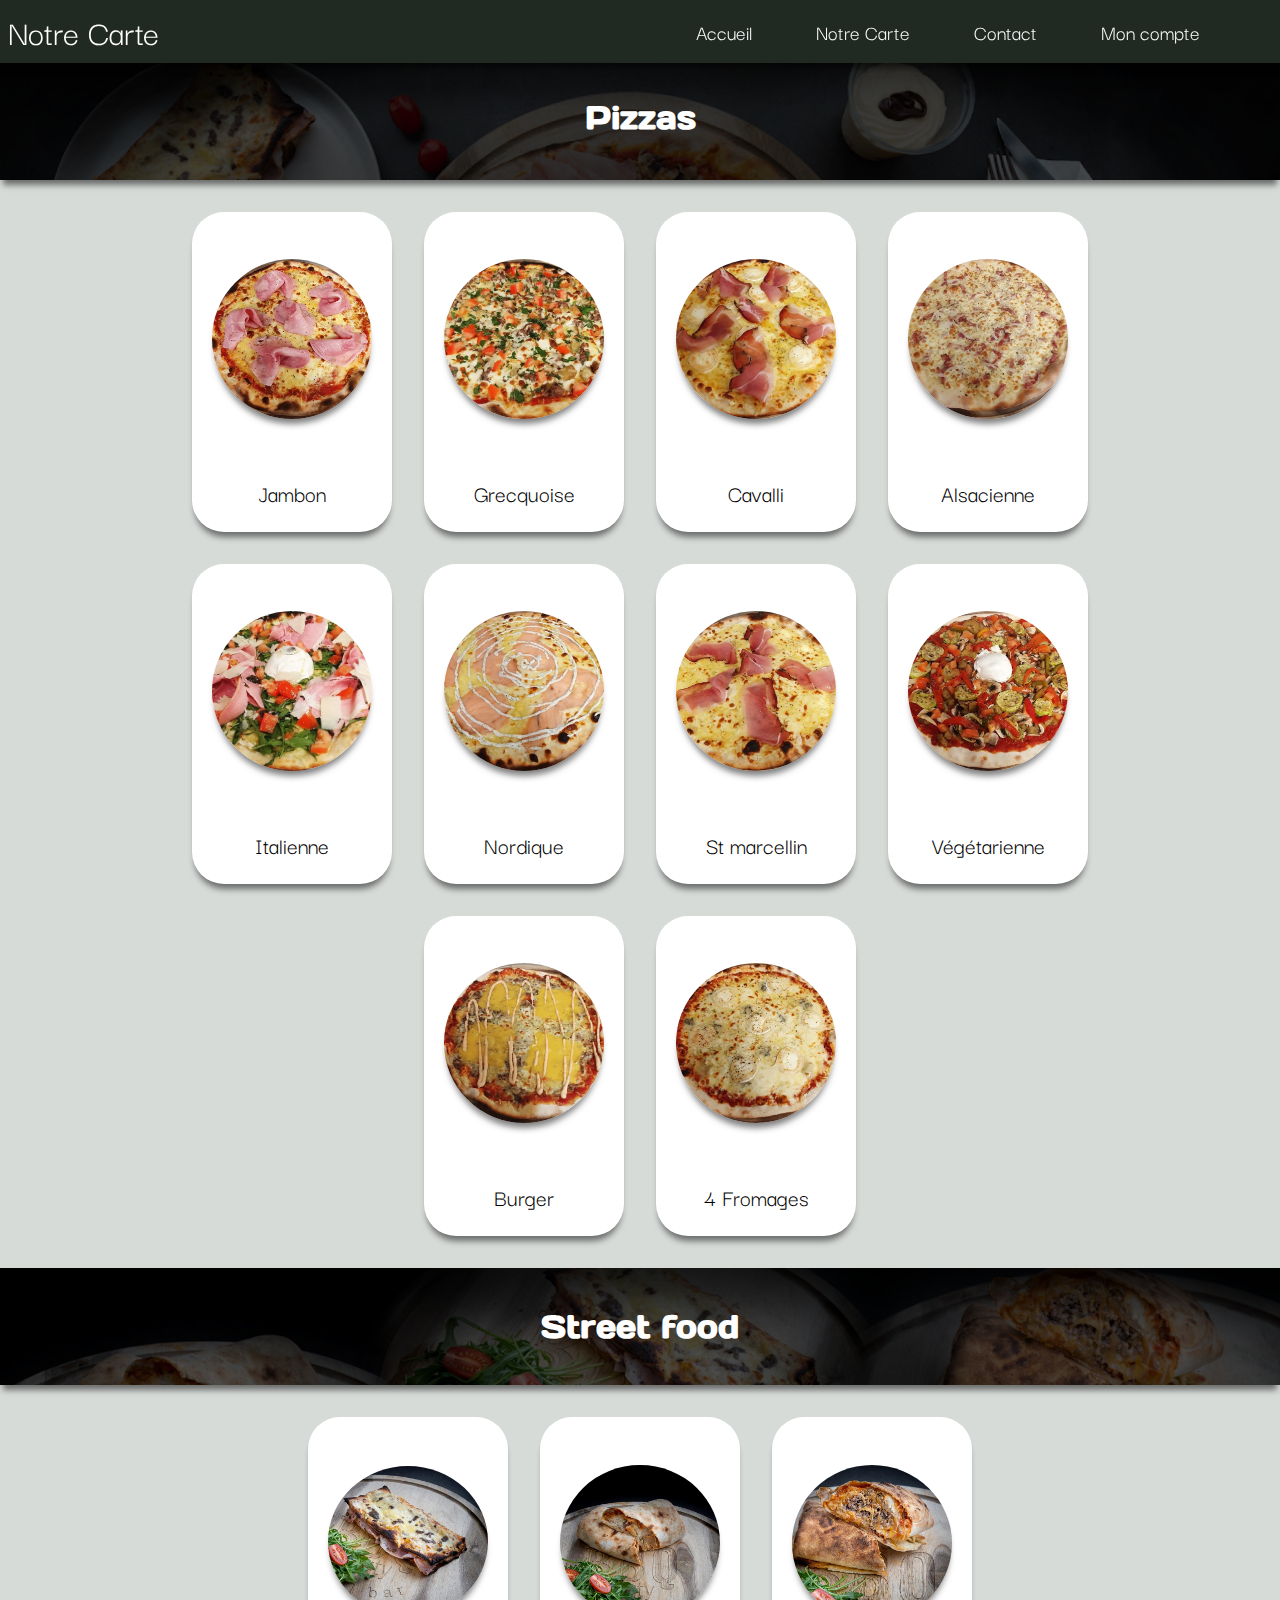
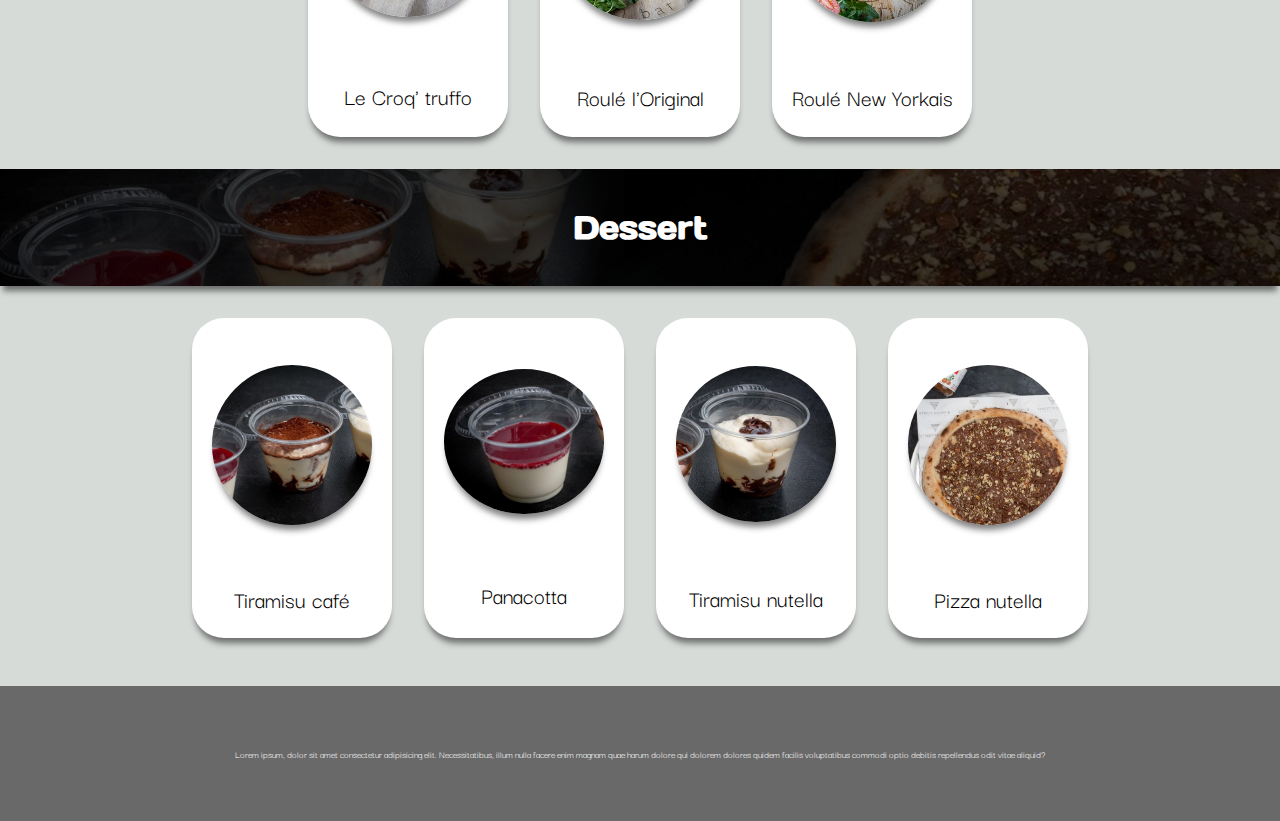
==== Carte.html @ c90cfc6d "changed pictures of card and corrected many bugs" ====
<!DOCTYPE html>
<html lang="en">

<head>
    <meta charset="UTF-8">
    <meta http-equiv="X-UA-Compatible" content="IE=edge">
    <meta name="viewport" content="width=device-width, initial-scale=1.0">
    <link rel="stylesheet" type="text/css" href="style.css" />
    <title>Document</title>
    <link rel="preconnect" href="https://fonts.googleapis.com">
    <link rel="preconnect" href="https://fonts.gstatic.com" crossorigin>
    <link href="https://fonts.googleapis.com/css2?family=Days+One&display=swap" rel="stylesheet">
    <link href="https://fonts.googleapis.com/css2?family=Darker+Grotesque&family=Days+One&display=swap"
        rel="stylesheet">
    <link rel="stylesheet" href="https://use.fontawesome.com/releases/v5.0.7/css/all.css">

</head>

<body>
    <div class="zoomscreen">
    
    </div>
    <header>
        <nav>
            <p>Notre Carte</p>
            <ul class="ul-desktop">
                <li><a href="index.html"> Accueil</li></a>
                <li><a href="Carte.html">Notre Carte</li></a>
                <li><a href="index.html">Contact</li></a>
                <li><a href="monCompte.html">Mon compte</li></a>

            </ul>
            <div class="menu-burger"> <i style="font-size:24px" class="fa">&#xf0c9;</i> </div>

        </nav>
        <div class="navlistcontainer">
            <div class="navblur">

            </div>
      <div class="navlistmobile">
            <ul class="ul-mobile">
                <li><a href="index.html"> Accueil</li></a>
                <li><a href="Carte.html">Notre Carte</li></a>
                <li><a href="index.html">Contact</li></a>
                <li><a href="monCompte.html">Mon compte</li></a>

            </ul>
       </div>
    </div>
       
    </header>
        <div class="pizza-banner">
       <div>
                <h1>
                    Pizzas
                </h1>
           </div>

        </div>     
        <div class="containerprincipal">
      <div id="containerducontainer">
            <div id="scroll-container-1">
                <div class="pizza"><div class="image"><img src="jambon.png" alt="photo of pizza"></div><div><p>Jambon</p></div><div class="poptext"><p>Jambon, origan, Mozza/emmental<br>9.00€</p></div></div>
                <div class="pizza"><div class="image"><img src="grecquoise.png" alt="photo of pizza"></div><div><p>Grecquoise</p></div><div class="poptext"><p>Base tomate, aubergines, viande hachée, tomates fraîches, olives, Mozza/Emmental<br>10.50€</p></div></div>
                <div class="pizza"><div class="image"><img src="cavalli.png" alt="photo of pizza"></div><div><p>Cavalli</p></div></div>
                <div class="pizza"><div class="image"><img src="alsacienne.png" alt="photo of pizza"></div><div><p>Alsacienne</p></div></div>
                <div class="pizza"><div class="image"><img src="italienne.png" alt="photo of pizza"></div><div><p>Italienne</p></div></div>
                <div class="pizza"><div class="image"><img src="nordique.png" alt="photo of pizza"></div><div><p>Nordique</p></div></div>
                <div class="pizza"><div class="image"><img src="st marcelin.png" alt="photo of pizza"></div><div><p>St marcellin</p></div></div>
                <div class="pizza"><div class="image"><img src="végétarienne.png" alt="photo of pizza"></div><div><p>Végétarienne</p></div></div>
                <div class="pizza"><div class="image"><img src="Burger.png" alt="photo of pizza"></div><div><p>Burger</p></div></div>
                <div class="pizza"><div class="image"><img src="4 fromages.png" alt="photo of pizza"></div><div><p>4 Fromages</p></div></div>
            </div></div>
        </div>
      
        <div class="street-food-banner">
            <div>
                <h1>
                    Street food
                </h1>
            </div>
            

        </div><div class="containerprincipal">
        <div id="containerducontainer">
            <div id="scroll-container-1">
                <div class="pizza"><div class="image"><img src="croqTruffo.png" alt="photo of croq truffo"></div><div><p>Le Croq' truffo</p></div></div>
                <div class="pizza"><div class="image"><img src="original.png" alt="photo of margharita"></div><div><p>Roulé l'Original</p></div></div>
                <div class="pizza"><div class="image"><img src="newYorkais.png" alt="photo of margharita"></div><div><p>Roulé New Yorkais</p></div></div>
              
            </div></div>
        </div>
        <div class="dessert-banner">
            <div>
                <h1>
                    Dessert
                </h1>
            </div>
            

        </div><div class="containerprincipal">

        <div id="containerducontainer">
            <div id="scroll-container-1">
                <div class="pizza"><div class="image"><img src="tiramisu.png" alt="photo of triamisu"></div><div><p>Tiramisu café</p></div></div>
                <div class="pizza"><div class="image"><img src="panacotta.png" alt="photo of panacotta"></div><div><p>Panacotta</p></div></div>
                <div class="pizza"><div class="image"><img src="tiramisuNutella.png" alt="photo of margharita"></div><div><p>Tiramisu nutella</p></div></div>
                <div class="pizza"><div class="image"><img src="pizzaNutella.jpg" alt="photo of pizza nutella"></div><div><p>Pizza nutella</p></div></div>
               
            </div></div>
        </div>
        

    
    <footer>
        <p>
            Lorem ipsum, dolor sit amet consectetur adipisicing elit. Necessitatibus, illum nulla facere enim magnam
            quae harum dolore qui dolorem dolores quidem facilis voluptatibus commodi optio debitis repellendus odit
            vitae aliquid?
        </p>
    </footer>

<script src="script.js"></script>

</body>

</html>
---- style.css ----
* {
  padding: 0;
  margin: 0;
  list-style-type: none;
  box-sizing: border-box;
  text-decoration: none;
}

a:link {
  text-decoration: none;
}

:root {
  --back-color: rgb(215, 219, 216);
  --card-color: white;
}

body {
  background-color: var(--back-color);
  margin: 0;
  padding: 0;
}

.banner {
  display: flex;
  flex-direction: column;
  justify-content: center;
  align-items: center;
  background-image: url(image1.png);
  max-height: 30rem;
  background-repeat: initial;
  background-position: center;
  background-size: cover;
  box-shadow: 0px 8px 6px -3px rgba(0, 0, 0, 0.5);
}

h1 {
  font-style: var(--main-color);
  color: rgb(255, 255, 255);
  text-align: center;
  font-family: "Days One", sans-serif;}
h2{
  font-style: var(--main-color);
  color: rgb(255, 255, 255);
  text-align: center;
  font-family: "Days One", sans-serif;
}
h3{
  font-style: var(--main-color);
  color: rgb(255, 255, 255);
  text-align: center;
  font-family: "Days One", sans-serif;
}

ul {
  margin-right: 3rem;
  display: none;
  justify-content: space-around;
}

li {
  color: rgb(255, 255, 255);
  margin: 2rem;
  font-family: "Darker Grotesque", sans-serif;
  font-size: 18px;
 
}
li:hover {
text-decoration: underline;

}

.menu-burger {
  display: flex;
}

.fa {
  color: rgb(255, 255, 255);
  margin-right: 5vw;
  font-size: 36px;
  display: none;
}

nav {
  box-shadow: 0px 8px 6px -3px rgba(0, 0, 0, 0.5);
  position: fixed;
  display: flex;
  align-items: center;
  justify-content: space-between;
  background-color: rgb(32, 41, 34);
  width: 100vw;
  height: 7vh;
  margin: 0;
  z-index: 99999;
}
nav a {
  color: rgb(255, 255, 255);
  text-decoration: none;
  font-size: larger;
}
.navlistcontainer {
  display: none;
  justify-content: flex-end;
}
.list-visible {
  display: flex;
}
.icon-visible {
  color: rgba(244, 255, 247, 0.533);
}
.navblur {
  position: fixed;
  height: 100vh;
  width: 100%;
  background-color: rgba(0, 255, 255, 0);
  backdrop-filter: blur(3px);
  z-index: 850;
}
.navlistmobile {
  display: flex;
  position: fixed;
  background-color: rgb(255, 255, 255);
  height: 100vh;
  width: 35%;
  z-index: 900;
  box-shadow: -6px 8px 6px -3px rgba(0, 0, 0, 0.5);
}
.navlistmobile a {
  color: rgb(59, 59, 59);
  text-decoration: none;
  font-size: larger;
}
.ul-mobile {
  margin-top: 5rem;
  display: flex;
  flex-direction: column;
  justify-content: flex-start;
}


.banner p {
  text-align: center;
  font-family: "Darker Grotesque", sans-serif;
  color: rgb(255, 255, 255);
  font-size: larger;
  margin-top: 2rem;
}

.banner div {
  margin-top: 10vh;
  display: flex;
  justify-content: center;
  align-items: center;
}

nav p {
  color: rgb(255, 255, 255);
  font-size: 36px;
}

.card {
  display: flex;
  flex-direction: column;
  align-items: center;
}

p {
  font-family: "Darker Grotesque", sans-serif;
  text-align: center;
  margin: 0.5rem;
  color: black;
  font-size: 1.5rem;
}

.minimap {
  flex-direction: column;
  display: flex;
  align-items: center;
  justify-content: space-around;
  margin-top: 1rem;
  background-color: var(--card-color);
  width: 80vw;

  padding: 0.3rem;
  box-shadow: 0px 8px 6px -3px rgba(0, 0, 0, 0.5);
}
iframe {
  max-height: 40vh;
}

.card .buttoncard .miniatures {
  display: flex;
  justify-content: space-around;
  background-color: rgba(32, 12, 50, 0);
  box-shadow: none;
}

.miniatures img {
  width: 20%;
  border-radius: 50%;
  border-color: rgb(4, 176, 90);
  border-width: 3px;
  margin: 0;
  border-style: solid;
  min-width: 3.8rem;
}

.card .buttoncard .button {
  filter: brightness(100%);
  display: flex;
  justify-content: center;
  align-items: center;
  background-color: rgb(67, 193, 124);
  margin: 3rem;
  max-width: 300px;
  min-width: 11rem;
  height: 4rem;
  border-color: rgb(4, 176, 90);
  border-width: 3px;
  border-style: solid;
}

.buttoncard {
  display: flex;
  justify-content: space-around;
  align-items: center;
  flex-direction: column;
  width: auto;
  
}

.button h2 {
  color: white;
  font-family: "Darker Grotesque", sans-serif;
  font-size: xx-large;
  text-align: center;
  align-items: center;
}

.avis {
  background-color: white;
  flex-direction: column;
}

.avis img {
  display: flex;
  justify-content: space-around;
  width: 90%;
  min-height: 6rem;

  margin: 1rem;
}

.card div {
  margin-top: 1rem;
  background-color: var(--card-color);
  width: 80vw;
  border-radius: 2rem;
  padding: 0.3rem;
  box-shadow: 0px 8px 6px -3px rgba(0, 0, 0, 0.5);
}

.googlemap {
  border-radius: 1.5rem;
  margin: 0;
  width: 99%;
  height: 20rem;
  border: white;
  border-width: 3px;
  box-shadow: 0px 8px 6px -3px rgba(0, 0, 0, 0.5);
}

footer {
  margin-top: 1rem;
  background-color: rgba(105, 105, 105, 0);
}

footer p {
  color: rgb(107, 107, 107);
  font-size: x-small;
}

/*carte*/
.zoomscreen{
  display: none;
}
.zoomscreen-visible{
  z-index: 200;
  display: initial;
  position: fixed;
  justify-content: center;
  align-items: center;
  background-color: rgba(92, 92, 92, 0.411);
  backdrop-filter: blur(50%);
  width: 100vw;
  height: 100vh;
  padding: 10%;
}
.zoomscreen-visible img{
  width: 300vh;
}
.poptext {
  display: none;
}
.poptext-visible {
  display: initial;

}
.poptext p{
  font-size: medium;
  color: darkgray;
  margin-top: -1rem;
  margin-bottom: 2rem;
}

.pizza-banner {
  display: flex;
  flex-direction: column;
  justify-content: center;
  align-items: center;
  background-image: url(image1.png);
  height: 20vh;
  background-repeat: initial;
  background-position: top;
  background-size: cover;
  box-shadow: 0px 8px 6px -3px rgba(0, 0, 0, 0.5);
}

.pizza-banner div {
  margin-top: 6vh;
  display: flex;
  justify-content: center;
  align-items: center;
  text-align: center;
}
#scroll-container-1 {
  display: flex;
  align-items: center;
  justify-content: flex-start;
  box-shadow: none;
  padding-left: 3rem;
  padding-right: 3rem;
  width: auto;
}



#containerducontainer {
  margin-top: 3rem;
  margin-bottom: 3rem;
  overflow-x: scroll;
}
#containerducontainer::-webkit-scrollbar {
  display: none;
  justify-content: center;
  margin-left: 5rem;
}
.pizza {
  z-index: 3;
  display: flex;
  flex-direction: column;
  justify-content: space-around;
  align-items: center;
  background-color: rgb(255, 255, 255);
  width: 200px;
  height: 20rem;
  margin: 0.5rem;
  border-radius: 2rem;
  box-shadow: 0px 8px 6px -3px rgba(0, 0, 0, 0.5);
}

.pizza:active {
  background-color: rgb(235, 235, 235);
  transition: 5ms;
  
}





.street-food-banner {
  display: flex;
  flex-direction: column;
  justify-content: center;
  align-items: center;
  background-image: url(buttonBackground.png);
  height: 13vh;
  background-repeat: no-repeat;
  background-position: center;
  background-size: 100%;
  box-shadow: 0px 8px 6px -3px rgba(0, 0, 0, 0.5);
  
}
.dessert-banner {
  display: flex;
  flex-direction: column;
  justify-content: center;
  align-items: center;
  background-image: url(dessert.png);
  height: 13vh;
  background-repeat: no-repeat;
  background-position: center;
  background-size: 100%;
  box-shadow: 0px 8px 6px -3px rgba(0, 0, 0, 0.5);
}
.image img {
  margin: 1rem;
  width: 10rem;
  /*border-style: solid;
   border-color: rgb(4, 176, 90);*/
  box-shadow: 0px 8px 6px -3px rgba(0, 0, 0, 0.5);
  border-width: 3px;
  border-radius: 50%;
  margin-top: 2rem;
}
.horaires p {
  margin: 0.8rem;
}


/*mon compte*/

#offre {
  padding: 6vh;
  background-color: rgb(67, 193, 124);
}

#formulaire {
 
  padding-left: 10%;
  padding-bottom: 10%;
  
  display: flex;
  flex-direction: column;
  justify-content: space-around;
  align-items: flex-start;
 
}
#formulaire p {
  margin-top: 10%;
text-align: left;
}
#formulaire form {
font-family: Darker Grotesque;
text-align: left;
display: flex;
flex-direction: column;
width: 80%;
max-width: 500px;
}
input {
  border : none;
  border-bottom  : 1px solid rgb(49, 124, 102);  
  border-left: 1px solid rgb(49, 124, 102);
  box-shadow: 0px 8px 6px -3px rgba(0, 0, 0, 0.2);
  
}

@media screen and (max-width: 806px){
.pizza-pop{
  margin-top: 10%;
  transform: translateY(-10%);
  transform: translateX(-30vw);
  z-index: 3000;
  background-color: rgb(255, 255, 255);
  backdrop-filter: blur(60%);
  position: fixed;
  top:20vh;
  left: 38.7vw;
  width: 80%;
  height: 60vh;

}
}
@media screen and (min-width: 806px) {
  .minimap {
    flex-direction: row;
    justify-content: space-between;
  }
  .minimap p {
    padding-left: 6%;
  }
  .minimap iframe {
    max-width: 50%;
  }

  .googlemap {
    width: 70%;
    height: 15rem;
  }
  .card .buttoncard .miniatures {
    display: none;
  }
  .avis {
    flex-direction: row;
  }

  .avis img {
    width: 60%;
  }
  .navlistcontainer {
    display: none;
  }
  .ul-desktop {
    display: flex;
    color: white;
  }

  .menu-burger {
    display: none;
  }

  footer {
    display: flex;
    height: 15vh;
    justify-content: center;
    align-items: center;
    background-color: dimgrey;
    z-index: 99999;
  }

  footer p {
    color: rgb(255, 255, 255);
  }

  .miniatures {
    display: none;
    height: 0vh;
  }

  #roulé {
    border-radius: 0;
  }

  #pizza {
    border-top-right-radius: 0;
    border-top-left-radius: 10%;
  }

  #dessert {
    border-top-left-radius: 0;
    border-top-right-radius: 10%;
  }

  .buttoncard {
    background-image: url(buttonBackground.png);

    justify-content: center;
    align-items: center;
    background-position: bottom;
    background-size: 80vw;
    background-repeat: no-repeat;
  }

  .buttoncard img {
    display: none;
  }
  #scroll-container-1 {
    display: flex;
    align-items: center;
    justify-content: center;

    box-shadow: none;
    flex-wrap: wrap;
    width: 100%;
    height: 100%;
  }
  .pizza {
    width: 200px;
    margin: 1rem;
  }


  #containerducontainer {
    justify-content: center;
    align-items: center;
    justify-content: initial;
    align-items: center;
    height: auto;
    width: 80vw;
    margin-top: 1rem;
    margin-bottom: 1rem;
  }
  .containerprincipal {
    display: flex;
    justify-content: center;
    align-items: center;
  }
  .zoomscreen-visible{
    display: none;
  }
}
@media screen and (max-width: 376px) {
  .avis {
    display: none;
  }
}
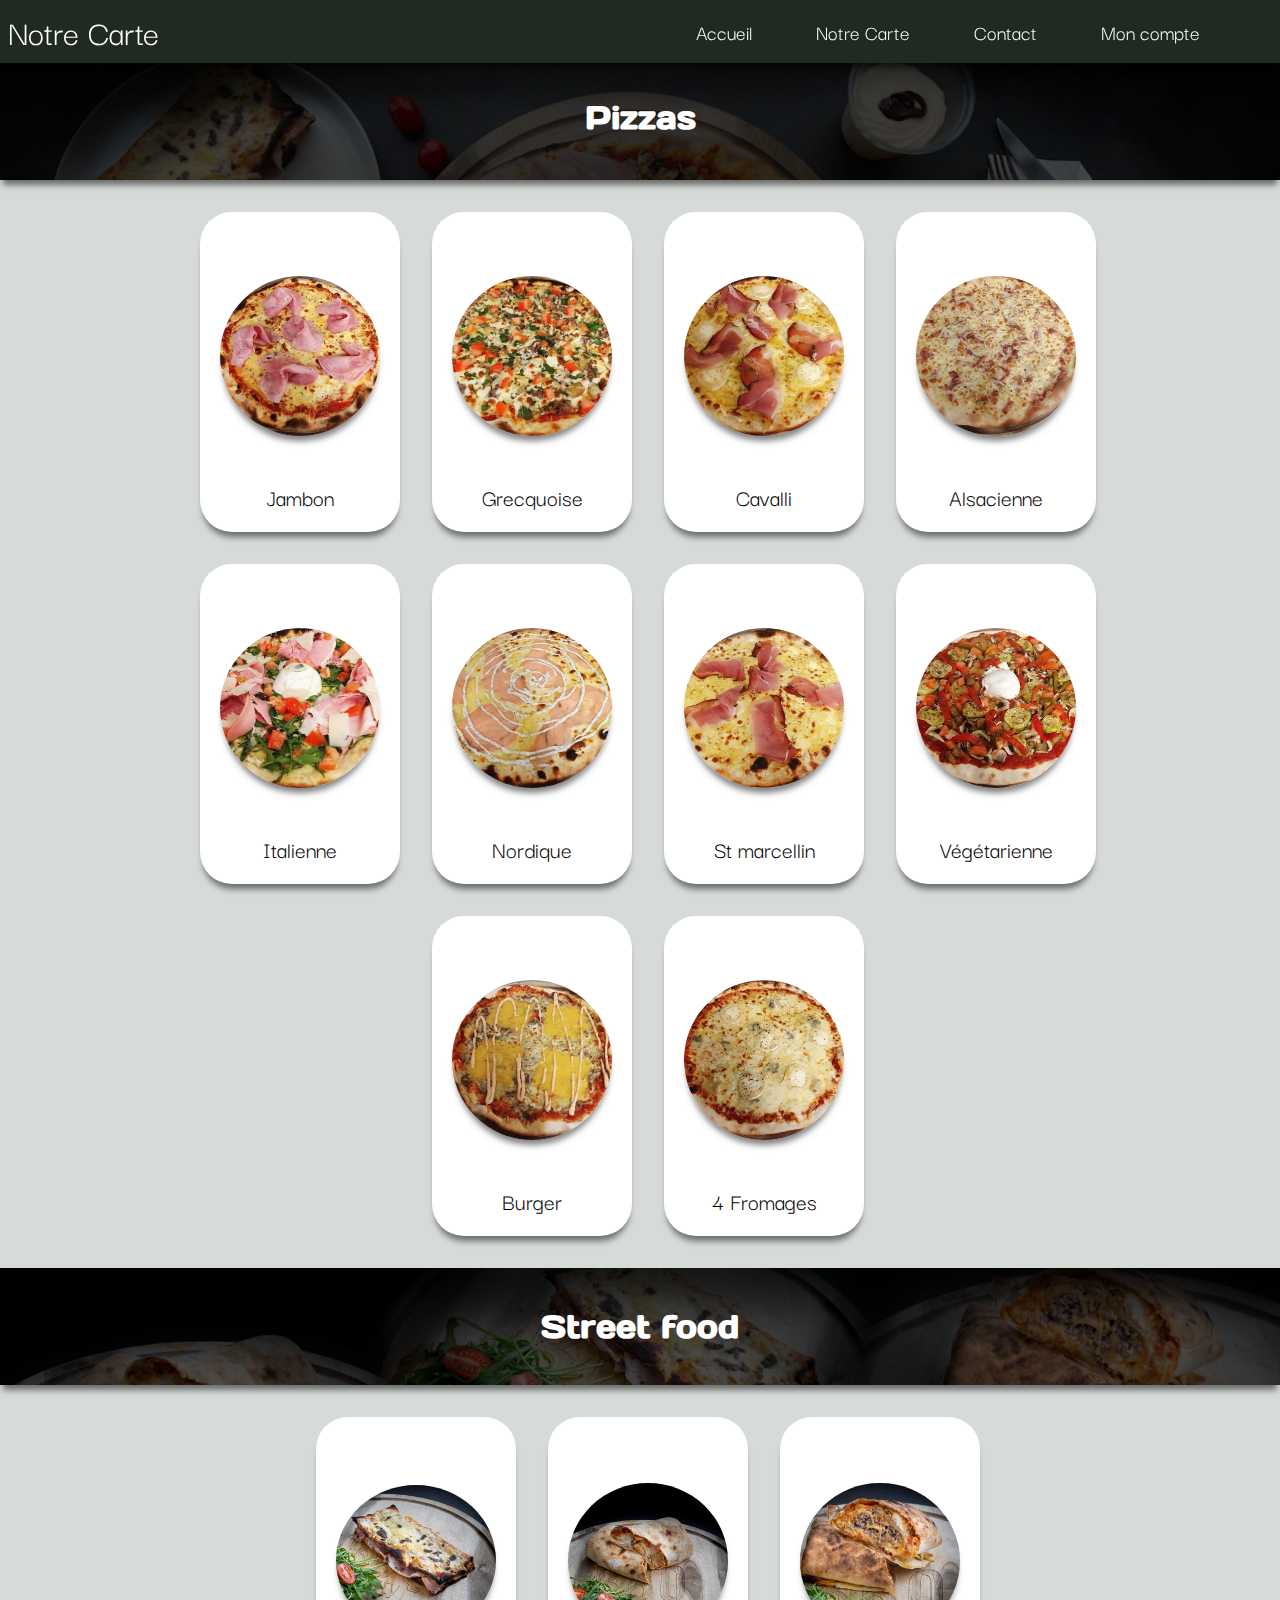
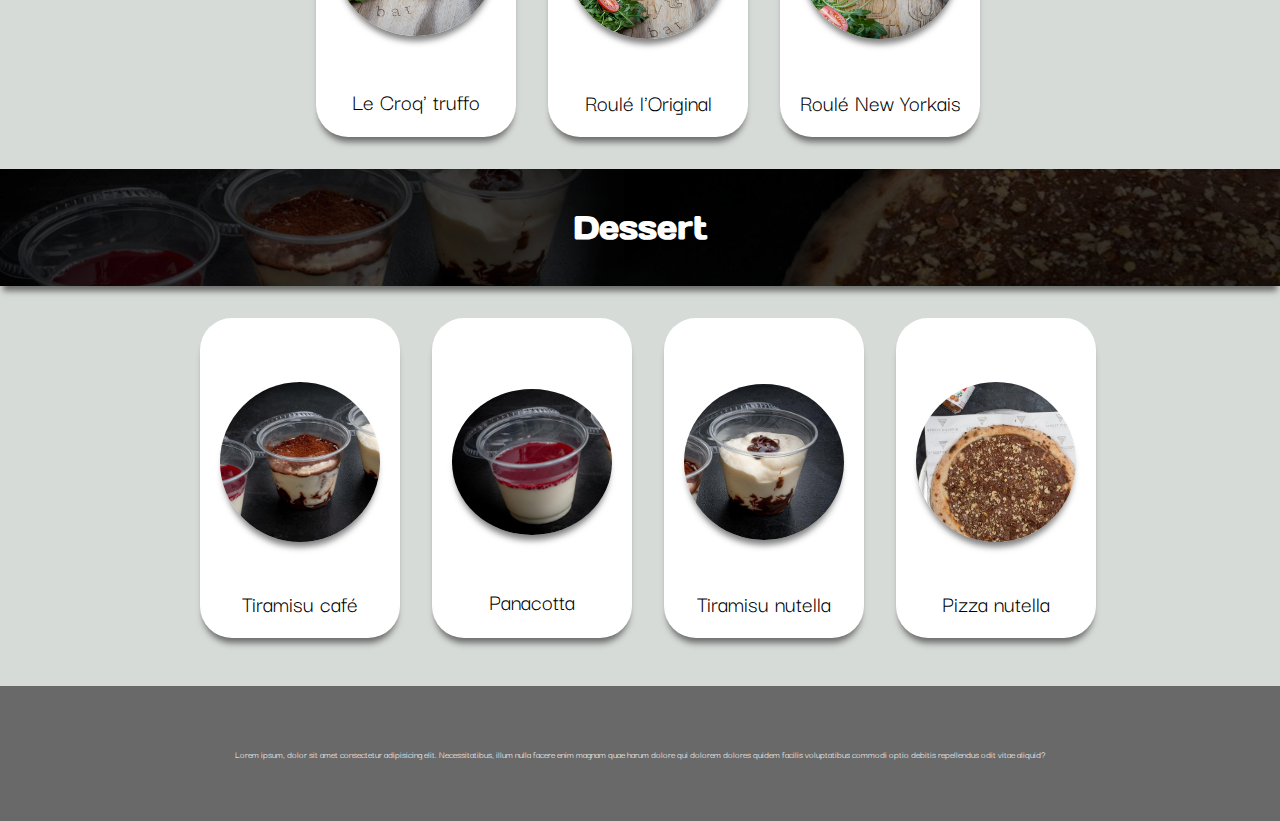
==== commit 391ef176: "there is still some problem with the .cross class" ====
--- a/Carte.html
+++ b/Carte.html
@@ -60,16 +60,16 @@
         <div class="containerprincipal">
       <div id="containerducontainer">
             <div id="scroll-container-1">
-                <div class="pizza"><div class="image"><img src="jambon.png" alt="photo of pizza"></div><div><p>Jambon</p></div><div class="poptext"><p>Jambon, origan, Mozza/emmental<br>9.00€</p></div></div>
-                <div class="pizza"><div class="image"><img src="grecquoise.png" alt="photo of pizza"></div><div><p>Grecquoise</p></div><div class="poptext"><p>Base tomate, aubergines, viande hachée, tomates fraîches, olives, Mozza/Emmental<br>10.50€</p></div></div>
-                <div class="pizza"><div class="image"><img src="cavalli.png" alt="photo of pizza"></div><div><p>Cavalli</p></div></div>
-                <div class="pizza"><div class="image"><img src="alsacienne.png" alt="photo of pizza"></div><div><p>Alsacienne</p></div></div>
-                <div class="pizza"><div class="image"><img src="italienne.png" alt="photo of pizza"></div><div><p>Italienne</p></div></div>
-                <div class="pizza"><div class="image"><img src="nordique.png" alt="photo of pizza"></div><div><p>Nordique</p></div></div>
-                <div class="pizza"><div class="image"><img src="st marcelin.png" alt="photo of pizza"></div><div><p>St marcellin</p></div></div>
-                <div class="pizza"><div class="image"><img src="végétarienne.png" alt="photo of pizza"></div><div><p>Végétarienne</p></div></div>
-                <div class="pizza"><div class="image"><img src="Burger.png" alt="photo of pizza"></div><div><p>Burger</p></div></div>
-                <div class="pizza"><div class="image"><img src="4 fromages.png" alt="photo of pizza"></div><div><p>4 Fromages</p></div></div>
+                <div class="pizza"><div class="cross"> <i class="fa2">&#x2715;</i> </div><div class="image"><img src="jambon.png" alt="photo of pizza"></div><div><p>Jambon</p></div><div class="poptext"><p>Jambon, origan, Mozza/emmental<br>9.00€</p></div></div>
+                <div class="pizza"><div class="cross"> <i class="fa2">&#x2715;</i> </div><div class="image"><img src="grecquoise.png" alt="photo of pizza"></div><div><p>Grecquoise</p></div><div class="poptext"><p>Base tomate, aubergines, viande hachée, tomates fraîches, olives, Mozza/Emmental<br>10.50€</p></div></div>
+                <div class="pizza"><div class="cross"> <i class="fa2">&#x2715;</i> </div><div class="image"><img src="cavalli.png" alt="photo of pizza"></div><div><p>Cavalli</p></div></div>
+                <div class="pizza"><div class="cross"> <i class="fa2">&#x2715;</i> </div><div class="image"><img src="alsacienne.png" alt="photo of pizza"></div><div><p>Alsacienne</p></div></div>
+                <div class="pizza"><div class="cross"> <i class="fa2">&#x2715;</i> </div><div class="image"><img src="italienne.png" alt="photo of pizza"></div><div><p>Italienne</p></div></div>
+                <div class="pizza"><div class="cross"> <i class="fa2">&#x2715;</i> </div><div class="image"><img src="nordique.png" alt="photo of pizza"></div><div><p>Nordique</p></div></div>
+                <div class="pizza"><div class="cross"> <i class="fa2">&#x2715;</i> </div><div class="image"><img src="st marcelin.png" alt="photo of pizza"></div><div><p>St marcellin</p></div></div>
+                <div class="pizza"><div class="cross"> <i class="fa2">&#x2715;</i> </div><div class="image"><img src="végétarienne.png" alt="photo of pizza"></div><div><p>Végétarienne</p></div></div>
+                <div class="pizza"><div class="cross"> <i class="fa2">&#x2715;</i> </div><div class="image"><img src="Burger.png" alt="photo of pizza"></div><div><p>Burger</p></div></div>
+                <div class="pizza"><div class="cross"> <i class="fa2">&#x2715;</i> </div><div class="image"><img src="4 fromages.png" alt="photo of pizza"></div><div><p>4 Fromages</p></div></div>
             </div></div>
         </div>
       
@@ -84,9 +84,9 @@
         </div><div class="containerprincipal">
         <div id="containerducontainer">
             <div id="scroll-container-1">
-                <div class="pizza"><div class="image"><img src="croqTruffo.png" alt="photo of croq truffo"></div><div><p>Le Croq' truffo</p></div></div>
-                <div class="pizza"><div class="image"><img src="original.png" alt="photo of margharita"></div><div><p>Roulé l'Original</p></div></div>
-                <div class="pizza"><div class="image"><img src="newYorkais.png" alt="photo of margharita"></div><div><p>Roulé New Yorkais</p></div></div>
+                <div class="pizza"><div class="cross"> <i class="fa2">&#x2715;</i> </div><div class="image"><img src="croqTruffo.png" alt="photo of croq truffo"></div><div><p>Le Croq' truffo</p></div></div>
+                <div class="pizza"><div class="cross"> <i class="fa2">&#x2715;</i> </div><div class="image"><img src="original.png" alt="photo of margharita"></div><div><p>Roulé l'Original</p></div></div>
+                <div class="pizza"><div class="cross"> <i class="fa2">&#x2715;</i> </div><div class="image"><img src="newYorkais.png" alt="photo of margharita"></div><div><p>Roulé New Yorkais</p></div></div>
               
             </div></div>
         </div>
@@ -102,10 +102,10 @@
 
         <div id="containerducontainer">
             <div id="scroll-container-1">
-                <div class="pizza"><div class="image"><img src="tiramisu.png" alt="photo of triamisu"></div><div><p>Tiramisu café</p></div></div>
-                <div class="pizza"><div class="image"><img src="panacotta.png" alt="photo of panacotta"></div><div><p>Panacotta</p></div></div>
-                <div class="pizza"><div class="image"><img src="tiramisuNutella.png" alt="photo of margharita"></div><div><p>Tiramisu nutella</p></div></div>
-                <div class="pizza"><div class="image"><img src="pizzaNutella.jpg" alt="photo of pizza nutella"></div><div><p>Pizza nutella</p></div></div>
+                <div class="pizza"><div class="cross"> <i class="fa2">&#x2715;</i> </div><div class="image"><img src="tiramisu.png" alt="photo of triamisu"></div><div><p>Tiramisu café</p></div></div>
+                <div class="pizza"><div class="cross"> <i class="fa2">&#x2715;</i> </div><div class="image"><img src="panacotta.png" alt="photo of panacotta"></div><div><p>Panacotta</p></div></div>
+                <div class="pizza"><div class="cross"> <i class="fa2">&#x2715;</i> </div><div class="image"><img src="tiramisuNutella.png" alt="photo of margharita"></div><div><p>Tiramisu nutella</p></div></div>
+                <div class="pizza"><div class="cross"> <i class="fa2">&#x2715;</i> </div><div class="image"><img src="pizzaNutella.jpg" alt="photo of pizza nutella"></div><div><p>Pizza nutella</p></div></div>
                
             </div></div>
         </div>
--- a/style.css
+++ b/style.css
@@ -290,8 +290,8 @@
   position: fixed;
   justify-content: center;
   align-items: center;
-  background-color: rgba(92, 92, 92, 0.411);
-  backdrop-filter: blur(50%);
+  background-color: rgba(0, 255, 255, 0);
+  backdrop-filter: blur(3px);
   width: 100vw;
   height: 100vh;
   padding: 10%;
@@ -305,6 +305,20 @@
 .poptext-visible {
   display: initial;
 
+}
+.pizza .cross {
+  width: 80%;
+  display: flex;
+ justify-content: flex-end;
+}
+.fa2 {
+display: none;
+}
+.fa2-visible{
+  z-index: 300;
+  display: initial;
+    font-style: normal;
+  color: darkgrey ;
 }
 .poptext p{
   font-size: medium;
@@ -338,8 +352,7 @@
   align-items: center;
   justify-content: flex-start;
   box-shadow: none;
-  padding-left: 3rem;
-  padding-right: 3rem;
+  padding-left: 1rem;
   width: auto;
 }
 
@@ -354,6 +367,10 @@
   display: none;
   justify-content: center;
   margin-left: 5rem;
+}
+.image{
+  display: flex;
+  justify-content: flex-start;
 }
 .pizza {
   z-index: 3;
@@ -590,6 +607,8 @@
   .zoomscreen-visible{
     display: none;
   }
+
+
 }
 @media screen and (max-width: 376px) {
   .avis {
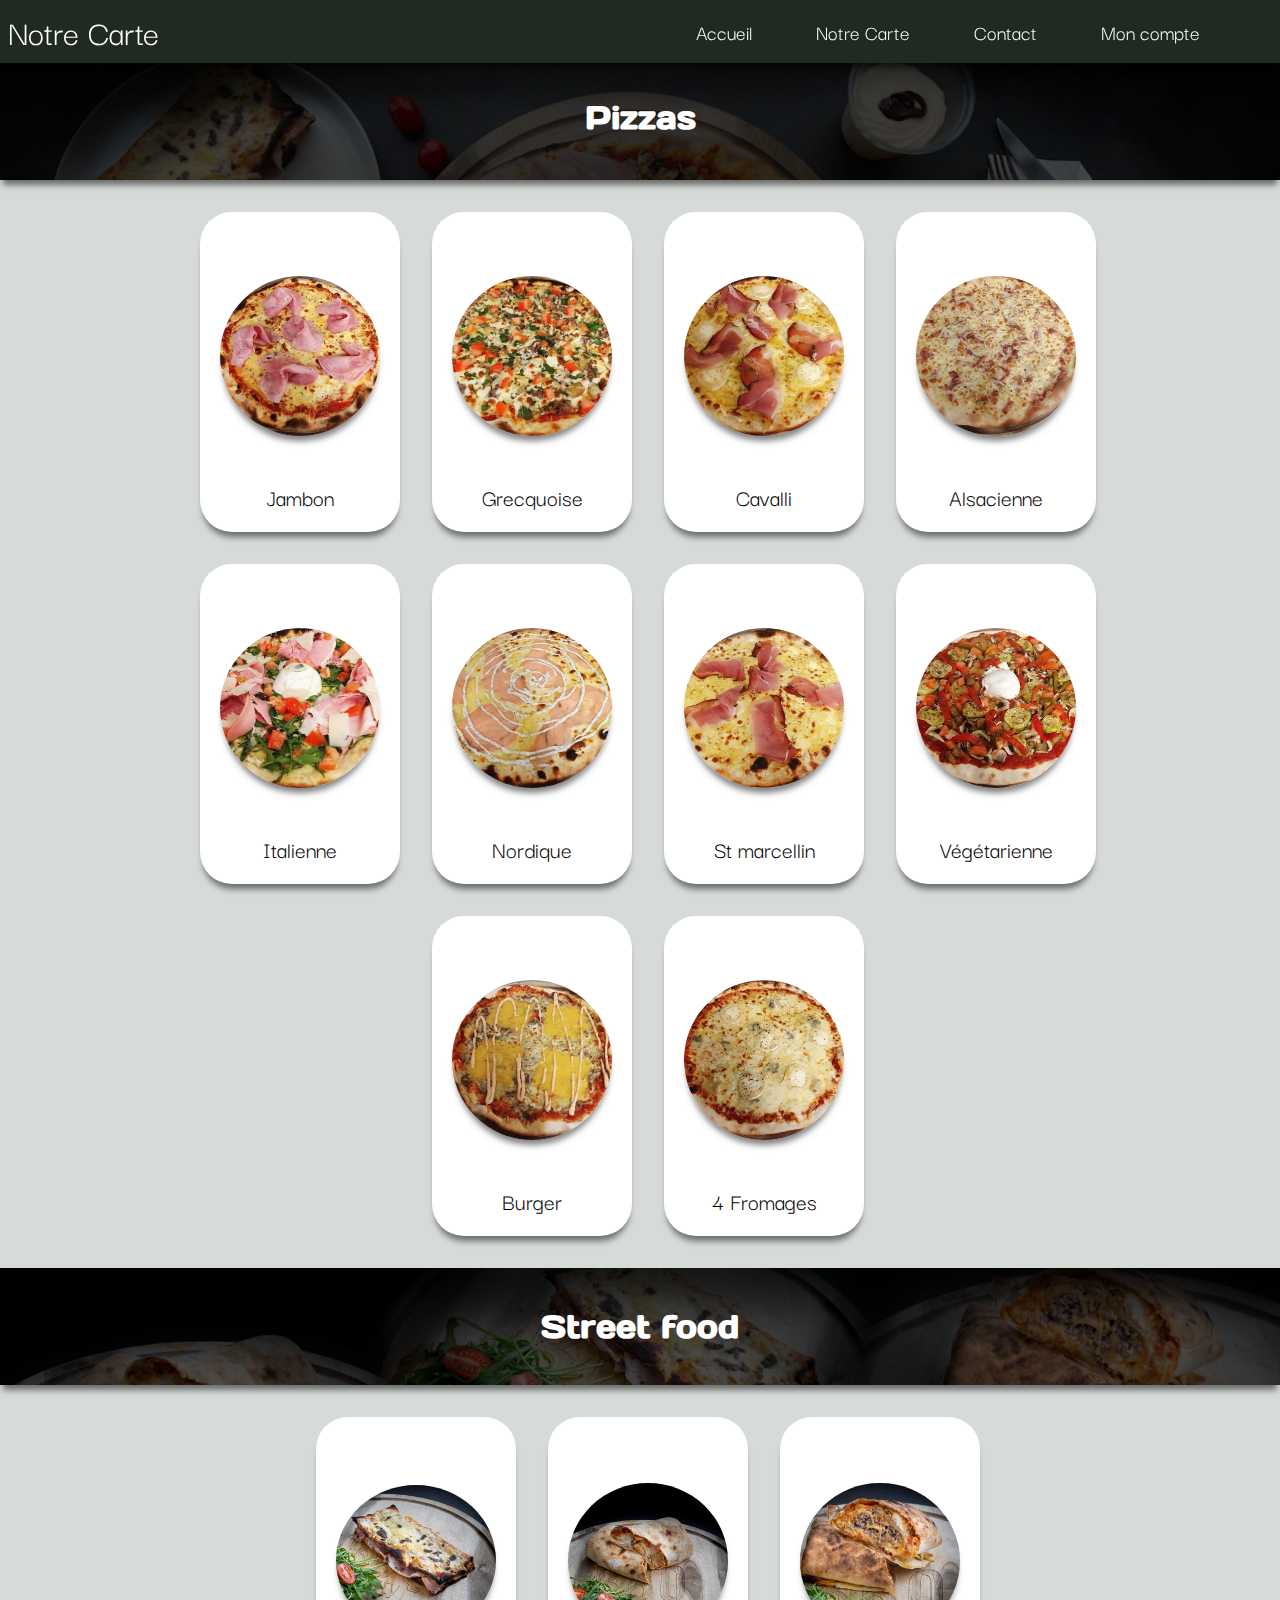
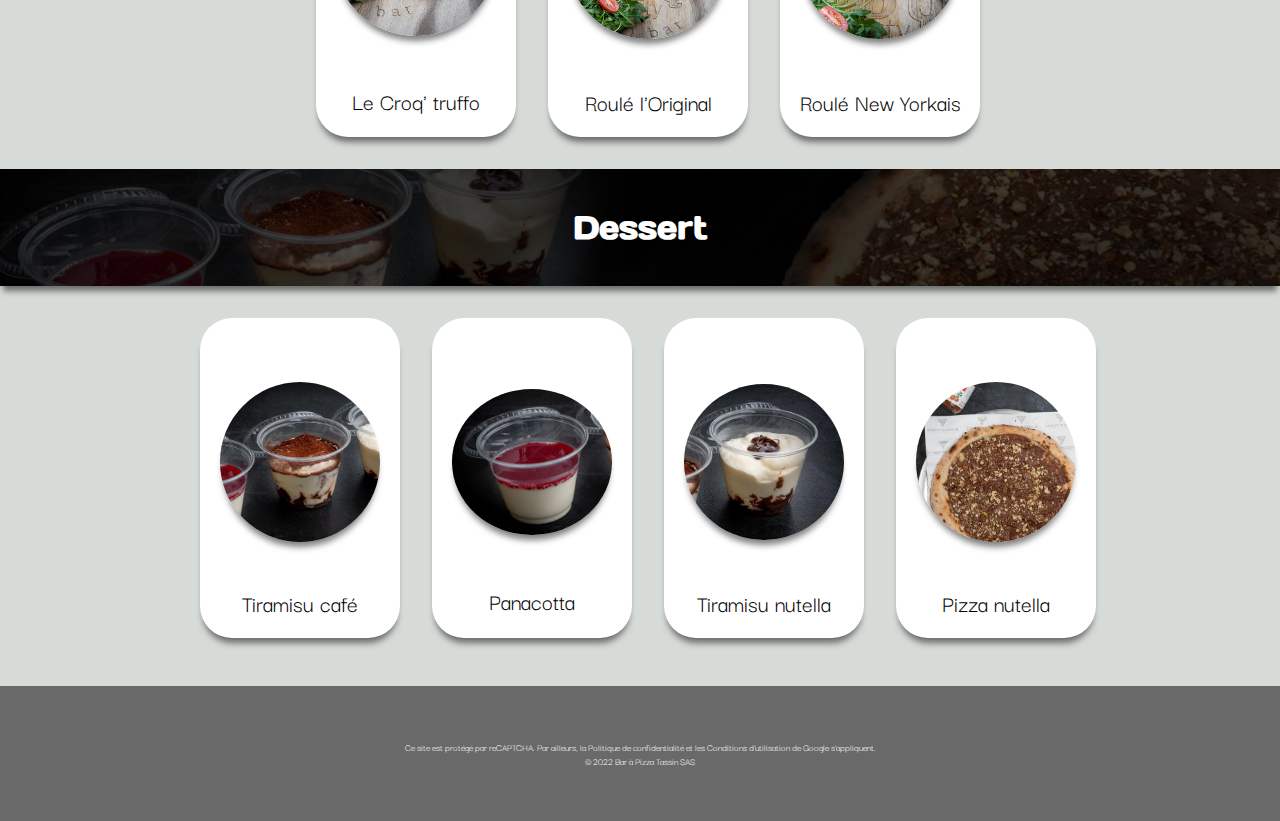
==== commit 68edfa5e: "peaufinage" ====
--- a/Carte.html
+++ b/Carte.html
@@ -26,7 +26,7 @@
             <ul class="ul-desktop">
                 <li><a href="index.html"> Accueil</li></a>
                 <li><a href="Carte.html">Notre Carte</li></a>
-                <li><a href="index.html">Contact</li></a>
+                <li><a href="contact.html">Contact</li></a>
                 <li><a href="monCompte.html">Mon compte</li></a>
 
             </ul>
@@ -41,7 +41,7 @@
             <ul class="ul-mobile">
                 <li><a href="index.html"> Accueil</li></a>
                 <li><a href="Carte.html">Notre Carte</li></a>
-                <li><a href="index.html">Contact</li></a>
+                <li><a href="contact.html">Contact</li></a>
                 <li><a href="monCompte.html">Mon compte</li></a>
 
             </ul>
@@ -60,16 +60,16 @@
         <div class="containerprincipal">
       <div id="containerducontainer">
             <div id="scroll-container-1">
-                <div class="pizza"><div class="cross"> <i class="fa2">&#x2715;</i> </div><div class="image"><img src="jambon.png" alt="photo of pizza"></div><div><p>Jambon</p></div><div class="poptext"><p>Jambon, origan, Mozza/emmental<br>9.00€</p></div></div>
-                <div class="pizza"><div class="cross"> <i class="fa2">&#x2715;</i> </div><div class="image"><img src="grecquoise.png" alt="photo of pizza"></div><div><p>Grecquoise</p></div><div class="poptext"><p>Base tomate, aubergines, viande hachée, tomates fraîches, olives, Mozza/Emmental<br>10.50€</p></div></div>
-                <div class="pizza"><div class="cross"> <i class="fa2">&#x2715;</i> </div><div class="image"><img src="cavalli.png" alt="photo of pizza"></div><div><p>Cavalli</p></div></div>
-                <div class="pizza"><div class="cross"> <i class="fa2">&#x2715;</i> </div><div class="image"><img src="alsacienne.png" alt="photo of pizza"></div><div><p>Alsacienne</p></div></div>
-                <div class="pizza"><div class="cross"> <i class="fa2">&#x2715;</i> </div><div class="image"><img src="italienne.png" alt="photo of pizza"></div><div><p>Italienne</p></div></div>
-                <div class="pizza"><div class="cross"> <i class="fa2">&#x2715;</i> </div><div class="image"><img src="nordique.png" alt="photo of pizza"></div><div><p>Nordique</p></div></div>
-                <div class="pizza"><div class="cross"> <i class="fa2">&#x2715;</i> </div><div class="image"><img src="st marcelin.png" alt="photo of pizza"></div><div><p>St marcellin</p></div></div>
-                <div class="pizza"><div class="cross"> <i class="fa2">&#x2715;</i> </div><div class="image"><img src="végétarienne.png" alt="photo of pizza"></div><div><p>Végétarienne</p></div></div>
-                <div class="pizza"><div class="cross"> <i class="fa2">&#x2715;</i> </div><div class="image"><img src="Burger.png" alt="photo of pizza"></div><div><p>Burger</p></div></div>
-                <div class="pizza"><div class="cross"> <i class="fa2">&#x2715;</i> </div><div class="image"><img src="4 fromages.png" alt="photo of pizza"></div><div><p>4 Fromages</p></div></div>
+                <div class="pizza"><div class="cross"> <i class="fa2">&#x2715;</i> </div><div class="image"><img src="medias/jambon.png" alt="photo of pizza"></div><div><p>Jambon</p></div><div class="poptext"><p>Jambon, origan, Mozza/emmental<br>9.00€</p></div></div>
+                <div class="pizza"><div class="cross"> <i class="fa2">&#x2715;</i> </div><div class="image"><img src="medias/grecquoise.png" alt="photo of pizza"></div><div><p>Grecquoise</p></div><div class="poptext"><p>Base tomate, aubergines, viande hachée, tomates fraîches, olives, Mozza/Emmental<br>10.50€</p></div></div>
+                <div class="pizza"><div class="cross"> <i class="fa2">&#x2715;</i> </div><div class="image"><img src="medias/cavalli.png" alt="photo of pizza"></div><div><p>Cavalli</p></div><div class="poptext"><p>Base tomate, aubergines, viande hachée, tomates fraîches, olives, Mozza/Emmental<br>10.50€</p></div></div>
+                <div class="pizza"><div class="cross"> <i class="fa2">&#x2715;</i> </div><div class="image"><img src="medias/alsacienne.png" alt="photo of pizza"></div><div><p>Alsacienne</p></div><div class="poptext"><p>Base tomate, aubergines, viande hachée, tomates fraîches, olives, Mozza/Emmental<br>10.50€</p></div></div>
+                <div class="pizza"><div class="cross"> <i class="fa2">&#x2715;</i> </div><div class="image"><img src="medias/italienne.png" alt="photo of pizza"></div><div><p>Italienne</p></div><div class="poptext"><p>Base tomate, aubergines, viande hachée, tomates fraîches, olives, Mozza/Emmental<br>10.50€</p></div></div>
+                <div class="pizza"><div class="cross"> <i class="fa2">&#x2715;</i> </div><div class="image"><img src="medias/nordique.png" alt="photo of pizza"></div><div><p>Nordique</p></div><div class="poptext"><p>Base tomate, aubergines, viande hachée, tomates fraîches, olives, Mozza/Emmental<br>10.50€</p></div></div>
+                <div class="pizza"><div class="cross"> <i class="fa2">&#x2715;</i> </div><div class="image"><img src="medias/st marcelin.png" alt="photo of pizza"></div><div><p>St marcellin</p></div><div class="poptext"><p>Base tomate, aubergines, viande hachée, tomates fraîches, olives, Mozza/Emmental<br>10.50€</p></div></div>
+                <div class="pizza"><div class="cross"> <i class="fa2">&#x2715;</i> </div><div class="image"><img src="medias/végétarienne.png" alt="photo of pizza"></div><div><p>Végétarienne</p></div><div class="poptext"><p>Base tomate, aubergines, viande hachée, tomates fraîches, olives, Mozza/Emmental<br>10.50€</p></div></div>
+                <div class="pizza"><div class="cross"> <i class="fa2">&#x2715;</i> </div><div class="image"><img src="medias/Burger.png" alt="photo of pizza"></div><div><p>Burger</p></div><div class="poptext"><p>Base tomate, aubergines, viande hachée, tomates fraîches, olives, Mozza/Emmental<br>10.50€</p></div></div>
+                <div class="pizza"><div class="cross"> <i class="fa2">&#x2715;</i> </div><div class="image"><img src="medias/4 fromages.png" alt="photo of pizza"></div><div><p>4 Fromages</p></div><div class="poptext"><p>Base tomate, aubergines, viande hachée, tomates fraîches, olives, Mozza/Emmental<br>10.50€</p></div></div>
             </div></div>
         </div>
       
@@ -84,9 +84,9 @@
         </div><div class="containerprincipal">
         <div id="containerducontainer">
             <div id="scroll-container-1">
-                <div class="pizza"><div class="cross"> <i class="fa2">&#x2715;</i> </div><div class="image"><img src="croqTruffo.png" alt="photo of croq truffo"></div><div><p>Le Croq' truffo</p></div></div>
-                <div class="pizza"><div class="cross"> <i class="fa2">&#x2715;</i> </div><div class="image"><img src="original.png" alt="photo of margharita"></div><div><p>Roulé l'Original</p></div></div>
-                <div class="pizza"><div class="cross"> <i class="fa2">&#x2715;</i> </div><div class="image"><img src="newYorkais.png" alt="photo of margharita"></div><div><p>Roulé New Yorkais</p></div></div>
+                <div class="pizza"><div class="cross"> <i class="fa2">&#x2715;</i> </div><div class="image"><img src="medias/croqTruffo.png" alt="photo of croq truffo"></div><div><p>Le Croq' truffo</p></div><div class="poptext"><p>ingredients<br>prix €</p></div></div>
+                <div class="pizza"><div class="cross"> <i class="fa2">&#x2715;</i> </div><div class="image"><img src="medias/original.png" alt="photo of margharita"></div><div><p>Roulé l'Original</p></div><div class="poptext"><p>ingredients<br>prix €</p></div></div>
+                <div class="pizza"><div class="cross"> <i class="fa2">&#x2715;</i> </div><div class="image"><img src="medias/newYorkais.png" alt="photo of margharita"></div><div><p>Roulé New Yorkais</p></div><div class="poptext"><p>ingredients<br>prix €</p></div></div>
               
             </div></div>
         </div>
@@ -102,23 +102,23 @@
 
         <div id="containerducontainer">
             <div id="scroll-container-1">
-                <div class="pizza"><div class="cross"> <i class="fa2">&#x2715;</i> </div><div class="image"><img src="tiramisu.png" alt="photo of triamisu"></div><div><p>Tiramisu café</p></div></div>
-                <div class="pizza"><div class="cross"> <i class="fa2">&#x2715;</i> </div><div class="image"><img src="panacotta.png" alt="photo of panacotta"></div><div><p>Panacotta</p></div></div>
-                <div class="pizza"><div class="cross"> <i class="fa2">&#x2715;</i> </div><div class="image"><img src="tiramisuNutella.png" alt="photo of margharita"></div><div><p>Tiramisu nutella</p></div></div>
-                <div class="pizza"><div class="cross"> <i class="fa2">&#x2715;</i> </div><div class="image"><img src="pizzaNutella.jpg" alt="photo of pizza nutella"></div><div><p>Pizza nutella</p></div></div>
+                <div class="pizza"><div class="cross"> <i class="fa2">&#x2715;</i> </div><div class="image"><img src="medias/tiramisu.png" alt="photo of triamisu"></div><div><p>Tiramisu café</p></div><div class="poptext"><p>ingredients<br>prix €</p></div></div>
+                <div class="pizza"><div class="cross"> <i class="fa2">&#x2715;</i> </div><div class="image"><img src="medias/panacotta.png" alt="photo of panacotta"></div><div><p>Panacotta</p></div><div class="poptext"><p>ingredients<br>prix €</p></div></div>
+                <div class="pizza"><div class="cross"> <i class="fa2">&#x2715;</i> </div><div class="image"><img src="medias/tiramisuNutella.png" alt="photo of margharita"></div><div><p>Tiramisu nutella</p></div><div class="poptext"><p>ingredients<br>prix €</p></div></div>
+                <div class="pizza"><div class="cross"> <i class="fa2">&#x2715;</i> </div><div class="image"><img src="medias/pizzaNutella.jpg" alt="photo of pizza nutella"></div><div><p>Pizza nutella</p></div><div class="poptext"><p>ingredients<br>prix €</p></div></div>
                
             </div></div>
         </div>
         
 
     
-    <footer>
-        <p>
-            Lorem ipsum, dolor sit amet consectetur adipisicing elit. Necessitatibus, illum nulla facere enim magnam
-            quae harum dolore qui dolorem dolores quidem facilis voluptatibus commodi optio debitis repellendus odit
-            vitae aliquid?
-        </p>
-    </footer>
+        <footer>
+            <p>
+               
+    Ce site est protégé par reCAPTCHA. Par ailleurs, la Politique de confidentialité et les Conditions d'utilisation de Google s'appliquent.
+    <br> © 2022 Bar à Pizza Tassin SAS
+            </p>
+        </footer>
 
 <script src="script.js"></script>
 
--- a/style.css
+++ b/style.css
@@ -26,7 +26,7 @@
   flex-direction: column;
   justify-content: center;
   align-items: center;
-  background-image: url(image1.png);
+  background-image: url(medias/image1.png);
   max-height: 30rem;
   background-repeat: initial;
   background-position: center;
@@ -38,18 +38,24 @@
   font-style: var(--main-color);
   color: rgb(255, 255, 255);
   text-align: center;
-  font-family: "Days One", sans-serif;}
-h2{
+  font-family: "Days One", sans-serif;
+}
+h2 {
   font-style: var(--main-color);
   color: rgb(255, 255, 255);
   text-align: center;
   font-family: "Days One", sans-serif;
 }
-h3{
+h3 {
   font-style: var(--main-color);
   color: rgb(255, 255, 255);
   text-align: center;
   font-family: "Days One", sans-serif;
+}
+h4 {
+  font-family: "Darker Grotesque", sans-serif;
+  font-size: x-large;
+  color: black;
 }
 
 ul {
@@ -63,11 +69,9 @@
   margin: 2rem;
   font-family: "Darker Grotesque", sans-serif;
   font-size: 18px;
- 
 }
 li:hover {
-text-decoration: underline;
-
+  text-decoration: underline;
 }
 
 .menu-burger {
@@ -137,7 +141,6 @@
   justify-content: flex-start;
 }
 
-
 .banner p {
   text-align: center;
   font-family: "Darker Grotesque", sans-serif;
@@ -162,6 +165,7 @@
   display: flex;
   flex-direction: column;
   align-items: center;
+
 }
 
 p {
@@ -196,13 +200,14 @@
 }
 
 .miniatures img {
-  width: 20%;
+  width: 30%;
   border-radius: 50%;
   border-color: rgb(4, 176, 90);
   border-width: 3px;
   margin: 0;
   border-style: solid;
-  min-width: 3.8rem;
+  min-width: 60px;
+
 }
 
 .card .buttoncard .button {
@@ -212,8 +217,7 @@
   align-items: center;
   background-color: rgb(67, 193, 124);
   margin: 3rem;
-  max-width: 300px;
-  min-width: 11rem;
+ max-width: 350px;
   height: 4rem;
   border-color: rgb(4, 176, 90);
   border-width: 3px;
@@ -226,7 +230,6 @@
   align-items: center;
   flex-direction: column;
   width: auto;
-  
 }
 
 .button h2 {
@@ -245,8 +248,8 @@
 .avis img {
   display: flex;
   justify-content: space-around;
-  width: 90%;
-  min-height: 6rem;
+  width: 50%;
+ max-width: 30rem;
 
   margin: 1rem;
 }
@@ -258,6 +261,7 @@
   border-radius: 2rem;
   padding: 0.3rem;
   box-shadow: 0px 8px 6px -3px rgba(0, 0, 0, 0.5);
+
 }
 
 .googlemap {
@@ -281,10 +285,10 @@
 }
 
 /*carte*/
-.zoomscreen{
-  display: none;
-}
-.zoomscreen-visible{
+.zoomscreen {
+  display: none;
+}
+.zoomscreen-visible {
   z-index: 200;
   display: initial;
   position: fixed;
@@ -296,7 +300,7 @@
   height: 100vh;
   padding: 10%;
 }
-.zoomscreen-visible img{
+.zoomscreen-visible img {
   width: 300vh;
 }
 .poptext {
@@ -304,24 +308,18 @@
 }
 .poptext-visible {
   display: initial;
-
 }
 .pizza .cross {
   width: 80%;
   display: flex;
- justify-content: flex-end;
+  justify-content: flex-end;
 }
 .fa2 {
-display: none;
-}
-.fa2-visible{
-  z-index: 300;
-  display: initial;
-    font-style: normal;
-  color: darkgrey ;
-}
-.poptext p{
-  font-size: medium;
+  display: none;
+}
+
+.poptext p {
+  font-size: small;
   color: darkgray;
   margin-top: -1rem;
   margin-bottom: 2rem;
@@ -332,7 +330,7 @@
   flex-direction: column;
   justify-content: center;
   align-items: center;
-  background-image: url(image1.png);
+  background-image: url(medias/image1.png);
   height: 20vh;
   background-repeat: initial;
   background-position: top;
@@ -356,8 +354,6 @@
   width: auto;
 }
 
-
-
 #containerducontainer {
   margin-top: 3rem;
   margin-bottom: 3rem;
@@ -368,7 +364,7 @@
   justify-content: center;
   margin-left: 5rem;
 }
-.image{
+.image {
   display: flex;
   justify-content: flex-start;
 }
@@ -386,35 +382,29 @@
   box-shadow: 0px 8px 6px -3px rgba(0, 0, 0, 0.5);
 }
 
-.pizza:active {
+/*.pizza:active {
   background-color: rgb(235, 235, 235);
   transition: 5ms;
-  
-}
-
-
-
-
+}*/
 
 .street-food-banner {
   display: flex;
   flex-direction: column;
   justify-content: center;
   align-items: center;
-  background-image: url(buttonBackground.png);
+  background-image: url(medias/buttonBackground.png);
   height: 13vh;
   background-repeat: no-repeat;
   background-position: center;
   background-size: 100%;
   box-shadow: 0px 8px 6px -3px rgba(0, 0, 0, 0.5);
-  
 }
 .dessert-banner {
   display: flex;
   flex-direction: column;
   justify-content: center;
   align-items: center;
-  background-image: url(dessert.png);
+  background-image: url(medias/dessert.png);
   height: 13vh;
   background-repeat: no-repeat;
   background-position: center;
@@ -435,7 +425,6 @@
   margin: 0.8rem;
 }
 
-
 /*mon compte*/
 
 #offre {
@@ -444,51 +433,67 @@
 }
 
 #formulaire {
- 
   padding-left: 10%;
   padding-bottom: 10%;
-  
+
   display: flex;
   flex-direction: column;
   justify-content: space-around;
   align-items: flex-start;
- 
 }
 #formulaire p {
   margin-top: 10%;
-text-align: left;
+  text-align: left;
 }
 #formulaire form {
-font-family: Darker Grotesque;
-text-align: left;
-display: flex;
-flex-direction: column;
-width: 80%;
-max-width: 500px;
+  font-family: Darker Grotesque;
+  text-align: left;
+  display: flex;
+  flex-direction: column;
+  width: 80%;
+  max-width: 500px;
 }
 input {
-  border : none;
-  border-bottom  : 1px solid rgb(49, 124, 102);  
+  border: none;
+  border-bottom: 1px solid rgb(49, 124, 102);
   border-left: 1px solid rgb(49, 124, 102);
   box-shadow: 0px 8px 6px -3px rgba(0, 0, 0, 0.2);
-  
-}
-
-@media screen and (max-width: 806px){
-.pizza-pop{
-  margin-top: 10%;
-  transform: translateY(-10%);
-  transform: translateX(-30vw);
-  z-index: 3000;
-  background-color: rgb(255, 255, 255);
-  backdrop-filter: blur(60%);
-  position: fixed;
-  top:20vh;
-  left: 38.7vw;
-  width: 80%;
-  height: 60vh;
-
-}
+}
+/* contacts */
+#contacts {
+  padding: 3%;
+  display: flex;
+  flex-direction: column;
+  justify-content: center;
+  align-items: center;
+}
+
+#socials {
+  width: 6rem;
+  margin: 1rem;
+}
+
+
+@media screen and (max-width: 806px) {
+  .pizza-pop {
+    margin-top: 10%;
+    transform: translateY(-10%);
+    transform: translateX(-30vw);
+    z-index: 3000;
+    background-color: rgb(255, 255, 255);
+    backdrop-filter: blur(60%);
+    position: fixed;
+    top: 20vh;
+    left: 38.7vw;
+    width: 80%;
+    height: 60vh;
+  }
+  .fa2-visible {
+    z-index: 300;
+    display: initial;
+    font-style: normal;
+    color: darkgrey;
+  }
 }
 @media screen and (min-width: 806px) {
   .minimap {
@@ -509,12 +514,17 @@
   .card .buttoncard .miniatures {
     display: none;
   }
-  .avis {
-    flex-direction: row;
-  }
+ 
+   .avis {
+display: flex;
+  flex-direction: row;
+  justify-content: space-around;
+}
+  
 
   .avis img {
     width: 60%;
+    max-width: 300px;
   }
   .navlistcontainer {
     display: none;
@@ -561,7 +571,7 @@
   }
 
   .buttoncard {
-    background-image: url(buttonBackground.png);
+    background-image: url(medias/buttonBackground.png);
 
     justify-content: center;
     align-items: center;
@@ -573,6 +583,7 @@
   .buttoncard img {
     display: none;
   }
+
   #scroll-container-1 {
     display: flex;
     align-items: center;
@@ -587,7 +598,6 @@
     width: 200px;
     margin: 1rem;
   }
-
 
   #containerducontainer {
     justify-content: center;
@@ -604,12 +614,16 @@
     justify-content: center;
     align-items: center;
   }
-  .zoomscreen-visible{
+  .zoomscreen-visible {
     display: none;
   }
-
-
-}
+}
+
+@media screen and (max-width: 414px) {
+#insta {
+  display: none;
+}}
+
 @media screen and (max-width: 376px) {
   .avis {
     display: none;
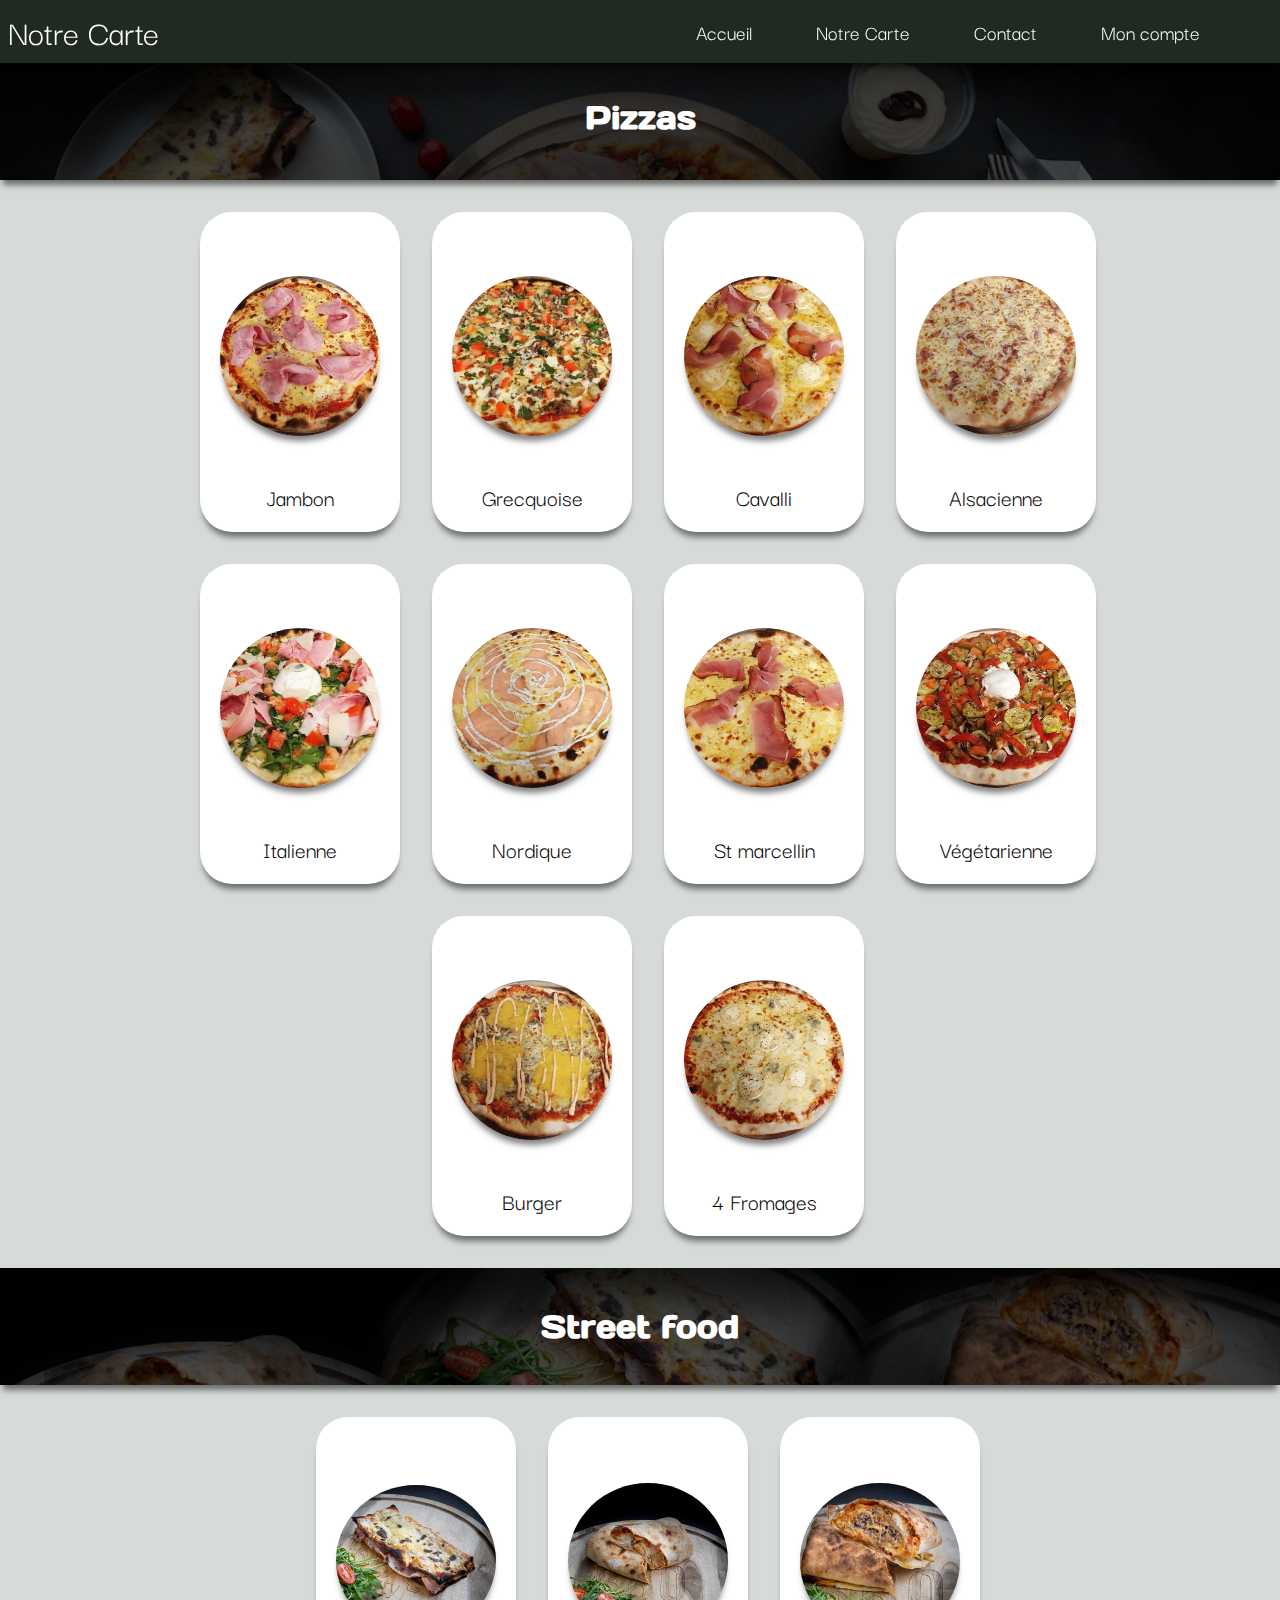
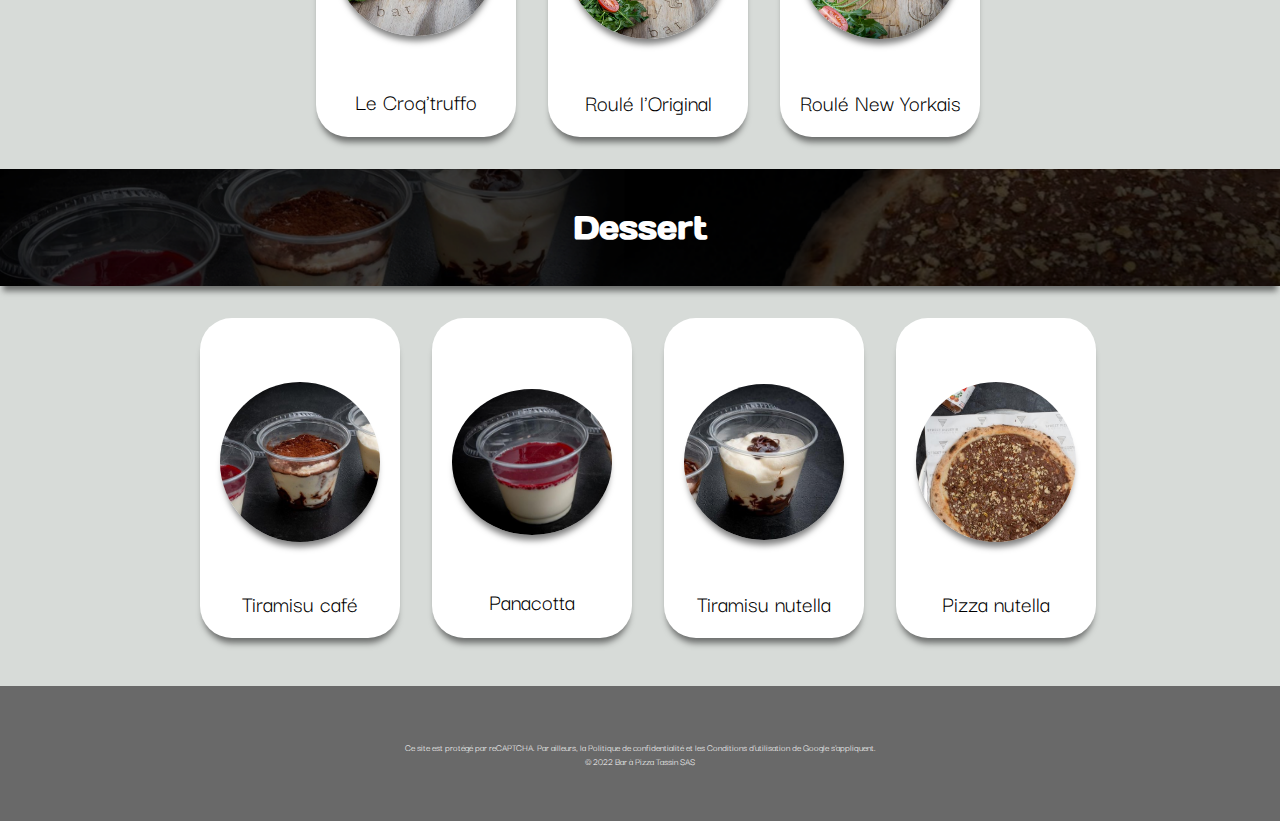
==== commit 9d6dc515: "added ingredients in pizza cards" ====
--- a/Carte.html
+++ b/Carte.html
@@ -62,14 +62,14 @@
             <div id="scroll-container-1">
                 <div class="pizza"><div class="cross"> <i class="fa2">&#x2715;</i> </div><div class="image"><img src="medias/jambon.png" alt="photo of pizza"></div><div><p>Jambon</p></div><div class="poptext"><p>Jambon, origan, Mozza/emmental<br>9.00€</p></div></div>
                 <div class="pizza"><div class="cross"> <i class="fa2">&#x2715;</i> </div><div class="image"><img src="medias/grecquoise.png" alt="photo of pizza"></div><div><p>Grecquoise</p></div><div class="poptext"><p>Base tomate, aubergines, viande hachée, tomates fraîches, olives, Mozza/Emmental<br>10.50€</p></div></div>
-                <div class="pizza"><div class="cross"> <i class="fa2">&#x2715;</i> </div><div class="image"><img src="medias/cavalli.png" alt="photo of pizza"></div><div><p>Cavalli</p></div><div class="poptext"><p>Base tomate, aubergines, viande hachée, tomates fraîches, olives, Mozza/Emmental<br>10.50€</p></div></div>
-                <div class="pizza"><div class="cross"> <i class="fa2">&#x2715;</i> </div><div class="image"><img src="medias/alsacienne.png" alt="photo of pizza"></div><div><p>Alsacienne</p></div><div class="poptext"><p>Base tomate, aubergines, viande hachée, tomates fraîches, olives, Mozza/Emmental<br>10.50€</p></div></div>
-                <div class="pizza"><div class="cross"> <i class="fa2">&#x2715;</i> </div><div class="image"><img src="medias/italienne.png" alt="photo of pizza"></div><div><p>Italienne</p></div><div class="poptext"><p>Base tomate, aubergines, viande hachée, tomates fraîches, olives, Mozza/Emmental<br>10.50€</p></div></div>
-                <div class="pizza"><div class="cross"> <i class="fa2">&#x2715;</i> </div><div class="image"><img src="medias/nordique.png" alt="photo of pizza"></div><div><p>Nordique</p></div><div class="poptext"><p>Base tomate, aubergines, viande hachée, tomates fraîches, olives, Mozza/Emmental<br>10.50€</p></div></div>
-                <div class="pizza"><div class="cross"> <i class="fa2">&#x2715;</i> </div><div class="image"><img src="medias/st marcelin.png" alt="photo of pizza"></div><div><p>St marcellin</p></div><div class="poptext"><p>Base tomate, aubergines, viande hachée, tomates fraîches, olives, Mozza/Emmental<br>10.50€</p></div></div>
-                <div class="pizza"><div class="cross"> <i class="fa2">&#x2715;</i> </div><div class="image"><img src="medias/végétarienne.png" alt="photo of pizza"></div><div><p>Végétarienne</p></div><div class="poptext"><p>Base tomate, aubergines, viande hachée, tomates fraîches, olives, Mozza/Emmental<br>10.50€</p></div></div>
-                <div class="pizza"><div class="cross"> <i class="fa2">&#x2715;</i> </div><div class="image"><img src="medias/Burger.png" alt="photo of pizza"></div><div><p>Burger</p></div><div class="poptext"><p>Base tomate, aubergines, viande hachée, tomates fraîches, olives, Mozza/Emmental<br>10.50€</p></div></div>
-                <div class="pizza"><div class="cross"> <i class="fa2">&#x2715;</i> </div><div class="image"><img src="medias/4 fromages.png" alt="photo of pizza"></div><div><p>4 Fromages</p></div><div class="poptext"><p>Base tomate, aubergines, viande hachée, tomates fraîches, olives, Mozza/Emmental<br>10.50€</p></div></div>
+                <div class="pizza"><div class="cross"> <i class="fa2">&#x2715;</i> </div><div class="image"><img src="medias/cavalli.png" alt="photo of pizza"></div><div><p>Cavalli</p></div><div class="poptext"><p>Chèvre, miel, Speck,Mozza/emmental<br>10.50€</p></div></div>
+                <div class="pizza"><div class="cross"> <i class="fa2">&#x2715;</i> </div><div class="image"><img src="medias/alsacienne.png" alt="photo of pizza"></div><div><p>Alsacienne</p></div><div class="poptext"><p>Base crème, oignons, lardons, Mozza/emmental<br>9.00€</p></div></div>
+                <div class="pizza"><div class="cross"> <i class="fa2">&#x2715;</i> </div><div class="image"><img src="medias/italienne.png" alt="photo of pizza"></div><div><p>Italienne</p></div><div class="poptext"><p>Base crème truffée, jambon truffé, burrata, tomates fraîches, parmesan, roquette, Mozza/Emmental<br>12.50€</p></div></div>
+                <div class="pizza"><div class="cross"> <i class="fa2">&#x2715;</i> </div><div class="image"><img src="medias/nordique.png" alt="photo of pizza"></div><div><p>Nordique</p></div><div class="poptext"><p>Base crème, saumon fumé, crème citronnée Aneth, Mozza/Emmental<br>12.50€</p></div></div>
+                <div class="pizza"><div class="cross"> <i class="fa2">&#x2715;</i> </div><div class="image"><img src="medias/st marcelin.png" alt="photo of pizza"></div><div><p>St marcellin</p></div><div class="poptext"><p>St marcellin,speck, Mozza/emmental<br>10.50€</p></div></div>
+                <div class="pizza"><div class="cross"> <i class="fa2">&#x2715;</i> </div><div class="image"><img src="medias/végétarienne.png" alt="photo of pizza"></div><div><p>Végétarienne</p></div><div class="poptext"><p>Courgettes, aubergines, tomates fraîches, poivrons marinés, champignons, burrata<br>11.50€</p></div></div>
+                <div class="pizza"><div class="cross"> <i class="fa2">&#x2715;</i> </div><div class="image"><img src="medias/Burger.png" alt="photo of pizza"></div><div><p>Burger</p></div><div class="poptext"><p>Base tomate, viande hachée, oignons confits, Cheddar, sauce burger, Mozza/Emmental<br>10.50€</p></div></div>
+                <div class="pizza"><div class="cross"> <i class="fa2">&#x2715;</i> </div><div class="image"><img src="medias/4 fromages.png" alt="photo of pizza"></div><div><p>4 Fromages</p></div><div class="poptext"><p>Gorgonzola, chèvre, Mozza/emmental<br>10.50€</p></div></div>
             </div></div>
         </div>
       
@@ -84,9 +84,9 @@
         </div><div class="containerprincipal">
         <div id="containerducontainer">
             <div id="scroll-container-1">
-                <div class="pizza"><div class="cross"> <i class="fa2">&#x2715;</i> </div><div class="image"><img src="medias/croqTruffo.png" alt="photo of croq truffo"></div><div><p>Le Croq' truffo</p></div><div class="poptext"><p>ingredients<br>prix €</p></div></div>
-                <div class="pizza"><div class="cross"> <i class="fa2">&#x2715;</i> </div><div class="image"><img src="medias/original.png" alt="photo of margharita"></div><div><p>Roulé l'Original</p></div><div class="poptext"><p>ingredients<br>prix €</p></div></div>
-                <div class="pizza"><div class="cross"> <i class="fa2">&#x2715;</i> </div><div class="image"><img src="medias/newYorkais.png" alt="photo of margharita"></div><div><p>Roulé New Yorkais</p></div><div class="poptext"><p>ingredients<br>prix €</p></div></div>
+                <div class="pizza"><div class="cross"> <i class="fa2">&#x2715;</i> </div><div class="image"><img src="medias/croqTruffo.png" alt="photo of croq truffo"></div><div><p>Le Croq'truffo</p></div><div class="poptext"><p>Base crème truffée, jambon truffé, Mozza/emmental<br>6.50€</p></div></div>
+                <div class="pizza"><div class="cross"> <i class="fa2">&#x2715;</i> </div><div class="image"><img src="medias/original.png" alt="photo of margharita"></div><div><p>Roulé l'Original</p></div><div class="poptext"><p>Base tomate, viande kebab, oignons, sauce blanche, tomates, Mozza/emmental<br>6.50€</p></div></div>
+                <div class="pizza"><div class="cross"> <i class="fa2">&#x2715;</i> </div><div class="image"><img src="medias/newYorkais.png" alt="photo of margharita"></div><div><p>Roulé New Yorkais</p></div><div class="poptext"><p>Base tomate, viande hachée, oignons confits, cheddar, sauce burger, Mozza/emmental<br>6.50€</p></div></div>
               
             </div></div>
         </div>
@@ -102,10 +102,10 @@
 
         <div id="containerducontainer">
             <div id="scroll-container-1">
-                <div class="pizza"><div class="cross"> <i class="fa2">&#x2715;</i> </div><div class="image"><img src="medias/tiramisu.png" alt="photo of triamisu"></div><div><p>Tiramisu café</p></div><div class="poptext"><p>ingredients<br>prix €</p></div></div>
-                <div class="pizza"><div class="cross"> <i class="fa2">&#x2715;</i> </div><div class="image"><img src="medias/panacotta.png" alt="photo of panacotta"></div><div><p>Panacotta</p></div><div class="poptext"><p>ingredients<br>prix €</p></div></div>
-                <div class="pizza"><div class="cross"> <i class="fa2">&#x2715;</i> </div><div class="image"><img src="medias/tiramisuNutella.png" alt="photo of margharita"></div><div><p>Tiramisu nutella</p></div><div class="poptext"><p>ingredients<br>prix €</p></div></div>
-                <div class="pizza"><div class="cross"> <i class="fa2">&#x2715;</i> </div><div class="image"><img src="medias/pizzaNutella.jpg" alt="photo of pizza nutella"></div><div><p>Pizza nutella</p></div><div class="poptext"><p>ingredients<br>prix €</p></div></div>
+                <div class="pizza"><div class="cross"> <i class="fa2">&#x2715;</i> </div><div class="image"><img src="medias/tiramisu.png" alt="photo of triamisu"></div><div><p>Tiramisu café</p></div><div class="poptext"><p>3.50€</p></div></div>
+                <div class="pizza"><div class="cross"> <i class="fa2">&#x2715;</i> </div><div class="image"><img src="medias/panacotta.png" alt="photo of panacotta"></div><div><p>Panacotta</p></div><div class="poptext"><p>3.50€</p></div></div>
+                <div class="pizza"><div class="cross"> <i class="fa2">&#x2715;</i> </div><div class="image"><img src="medias/tiramisuNutella.png" alt="photo of margharita"></div><div><p>Tiramisu nutella</p></div><div class="poptext"><p>4.00€</p></div></div>
+                <div class="pizza"><div class="cross"> <i class="fa2">&#x2715;</i> </div><div class="image"><img src="medias/pizzaNutella.jpg" alt="photo of pizza nutella"></div><div><p>Pizza nutella</p></div><div class="poptext"><p>6.00€</p></div></div>
                
             </div></div>
         </div>
--- a/style.css
+++ b/style.css
@@ -40,18 +40,21 @@
   text-align: center;
   font-family: "Days One", sans-serif;
 }
+
 h2 {
   font-style: var(--main-color);
   color: rgb(255, 255, 255);
   text-align: center;
   font-family: "Days One", sans-serif;
 }
+
 h3 {
   font-style: var(--main-color);
   color: rgb(255, 255, 255);
   text-align: center;
   font-family: "Days One", sans-serif;
 }
+
 h4 {
   font-family: "Darker Grotesque", sans-serif;
   font-size: x-large;
@@ -70,6 +73,7 @@
   font-family: "Darker Grotesque", sans-serif;
   font-size: 18px;
 }
+
 li:hover {
   text-decoration: underline;
 }
@@ -97,21 +101,26 @@
   margin: 0;
   z-index: 99999;
 }
+
 nav a {
   color: rgb(255, 255, 255);
   text-decoration: none;
   font-size: larger;
 }
+
 .navlistcontainer {
   display: none;
   justify-content: flex-end;
 }
+
 .list-visible {
   display: flex;
 }
+
 .icon-visible {
   color: rgba(244, 255, 247, 0.533);
 }
+
 .navblur {
   position: fixed;
   height: 100vh;
@@ -120,6 +129,7 @@
   backdrop-filter: blur(3px);
   z-index: 850;
 }
+
 .navlistmobile {
   display: flex;
   position: fixed;
@@ -129,11 +139,13 @@
   z-index: 900;
   box-shadow: -6px 8px 6px -3px rgba(0, 0, 0, 0.5);
 }
+
 .navlistmobile a {
   color: rgb(59, 59, 59);
   text-decoration: none;
   font-size: larger;
 }
+
 .ul-mobile {
   margin-top: 5rem;
   display: flex;
@@ -188,11 +200,12 @@
   padding: 0.3rem;
   box-shadow: 0px 8px 6px -3px rgba(0, 0, 0, 0.5);
 }
+
 iframe {
   max-height: 40vh;
 }
 
-.card .buttoncard .miniatures {
+.card #buttoncard .miniatures {
   display: flex;
   justify-content: space-around;
   background-color: rgba(32, 12, 50, 0);
@@ -210,26 +223,31 @@
 
 }
 
-.card .buttoncard .button {
+.card #buttoncard .button {
   filter: brightness(100%);
   display: flex;
   justify-content: center;
   align-items: center;
   background-color: rgb(67, 193, 124);
   margin: 3rem;
- max-width: 350px;
+  max-width: 490px;
+  width: 100%;
+  min-width: 90px;
   height: 4rem;
   border-color: rgb(4, 176, 90);
   border-width: 3px;
   border-style: solid;
 }
 
-.buttoncard {
+#buttoncard {
+  background-color: rgba(231, 231, 231, 0);
+  box-shadow: none;
   display: flex;
   justify-content: space-around;
   align-items: center;
   flex-direction: column;
   width: auto;
+
 }
 
 .button h2 {
@@ -247,9 +265,10 @@
 
 .avis img {
   display: flex;
-  justify-content: space-around;
-  width: 50%;
- max-width: 30rem;
+  justify-content: center;
+  align-items: center;
+  width: 80%;
+  max-width: 400px;
 
   margin: 1rem;
 }
@@ -288,6 +307,7 @@
 .zoomscreen {
   display: none;
 }
+
 .zoomscreen-visible {
   z-index: 200;
   display: initial;
@@ -300,20 +320,25 @@
   height: 100vh;
   padding: 10%;
 }
+
 .zoomscreen-visible img {
   width: 300vh;
 }
+
 .poptext {
   display: none;
 }
+
 .poptext-visible {
   display: initial;
 }
+
 .pizza .cross {
   width: 80%;
   display: flex;
   justify-content: flex-end;
 }
+
 .fa2 {
   display: none;
 }
@@ -345,6 +370,7 @@
   align-items: center;
   text-align: center;
 }
+
 #scroll-container-1 {
   display: flex;
   align-items: center;
@@ -359,15 +385,18 @@
   margin-bottom: 3rem;
   overflow-x: scroll;
 }
+
 #containerducontainer::-webkit-scrollbar {
   display: none;
   justify-content: center;
   margin-left: 5rem;
 }
+
 .image {
   display: flex;
   justify-content: flex-start;
 }
+
 .pizza {
   z-index: 3;
   display: flex;
@@ -399,6 +428,7 @@
   background-size: 100%;
   box-shadow: 0px 8px 6px -3px rgba(0, 0, 0, 0.5);
 }
+
 .dessert-banner {
   display: flex;
   flex-direction: column;
@@ -411,6 +441,7 @@
   background-size: 100%;
   box-shadow: 0px 8px 6px -3px rgba(0, 0, 0, 0.5);
 }
+
 .image img {
   margin: 1rem;
   width: 10rem;
@@ -421,6 +452,7 @@
   border-radius: 50%;
   margin-top: 2rem;
 }
+
 .horaires p {
   margin: 0.8rem;
 }
@@ -441,10 +473,12 @@
   justify-content: space-around;
   align-items: flex-start;
 }
+
 #formulaire p {
   margin-top: 10%;
   text-align: left;
 }
+
 #formulaire form {
   font-family: Darker Grotesque;
   text-align: left;
@@ -453,12 +487,14 @@
   width: 80%;
   max-width: 500px;
 }
+
 input {
   border: none;
   border-bottom: 1px solid rgb(49, 124, 102);
   border-left: 1px solid rgb(49, 124, 102);
   box-shadow: 0px 8px 6px -3px rgba(0, 0, 0, 0.2);
 }
+
 /* contacts */
 #contacts {
   padding: 3%;
@@ -488,6 +524,7 @@
     width: 80%;
     height: 60vh;
   }
+
   .fa2-visible {
     z-index: 300;
     display: initial;
@@ -495,14 +532,17 @@
     color: darkgrey;
   }
 }
+
 @media screen and (min-width: 806px) {
   .minimap {
     flex-direction: row;
     justify-content: space-between;
   }
+
   .minimap p {
     padding-left: 6%;
   }
+
   .minimap iframe {
     max-width: 50%;
   }
@@ -511,24 +551,28 @@
     width: 70%;
     height: 15rem;
   }
-  .card .buttoncard .miniatures {
-    display: none;
-  }
- 
-   .avis {
-display: flex;
-  flex-direction: row;
-  justify-content: space-around;
-}
-  
+
+  .card #buttoncard .miniatures {
+    display: none;
+
+  }
+
+  .avis {
+    display: flex;
+    flex-direction: row;
+    justify-content: space-around;
+  }
+
 
   .avis img {
     width: 60%;
     max-width: 300px;
   }
+
   .navlistcontainer {
     display: none;
   }
+
   .ul-desktop {
     display: flex;
     color: white;
@@ -570,18 +614,24 @@
     border-top-right-radius: 10%;
   }
 
-  .buttoncard {
+  #buttoncard {
     background-image: url(medias/buttonBackground.png);
-
+    width: 80%;
+    box-shadow: 0px 8px 6px -3px rgba(0, 0, 0, 0.5);
+    border-radius: 2rem;
     justify-content: center;
     align-items: center;
     background-position: bottom;
     background-size: 80vw;
     background-repeat: no-repeat;
-  }
-
-  .buttoncard img {
-    display: none;
+
+
+  }
+
+  #buttoncard img {
+    display: none;
+    box-shadow: 0px 8px 6px -3px rgba(0, 0, 0, 0.5);
+    border-radius: 14%;
   }
 
   #scroll-container-1 {
@@ -594,6 +644,7 @@
     width: 100%;
     height: 100%;
   }
+
   .pizza {
     width: 200px;
     margin: 1rem;
@@ -609,23 +660,25 @@
     margin-top: 1rem;
     margin-bottom: 1rem;
   }
+
   .containerprincipal {
     display: flex;
     justify-content: center;
     align-items: center;
   }
+
   .zoomscreen-visible {
     display: none;
   }
 }
 
-@media screen and (max-width: 414px) {
-#insta {
-  display: none;
-}}
 
 @media screen and (max-width: 376px) {
   .avis {
     display: none;
   }
-}
+
+  #insta {
+    display: none;
+  }
+};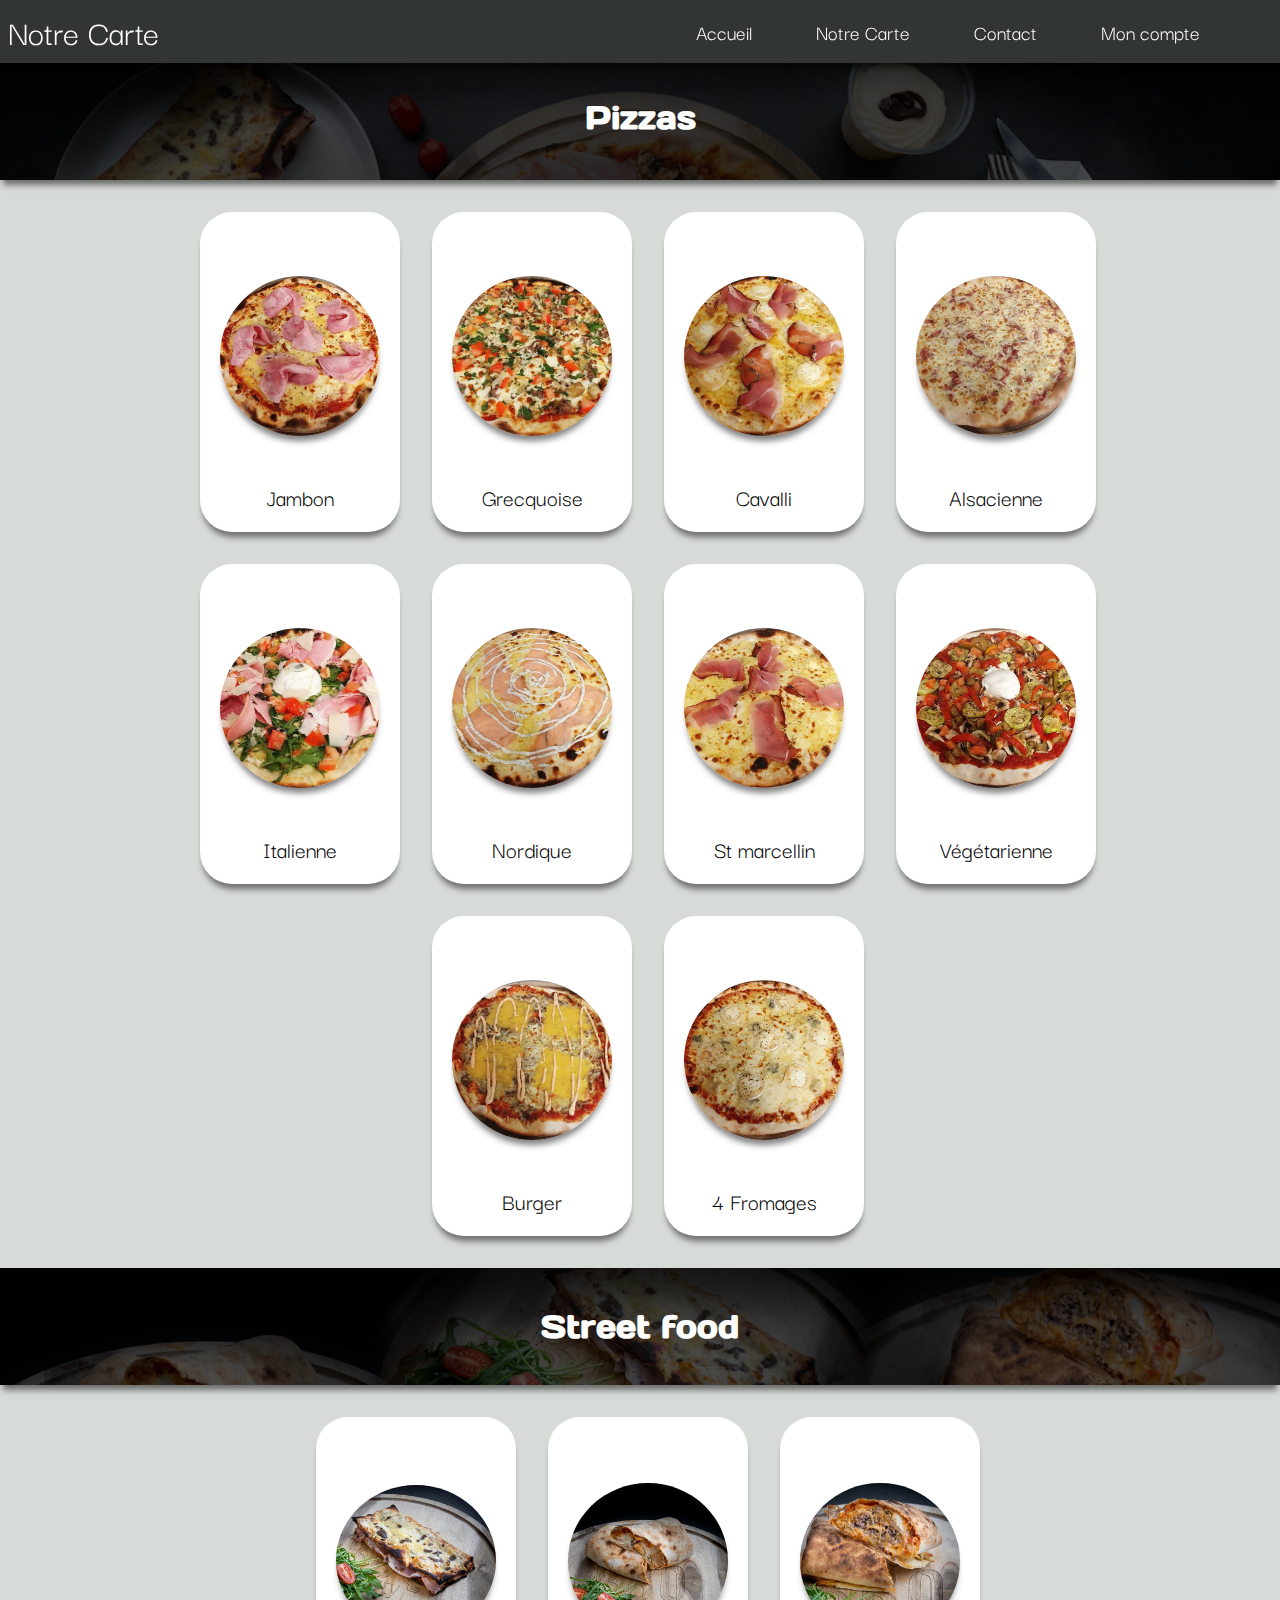
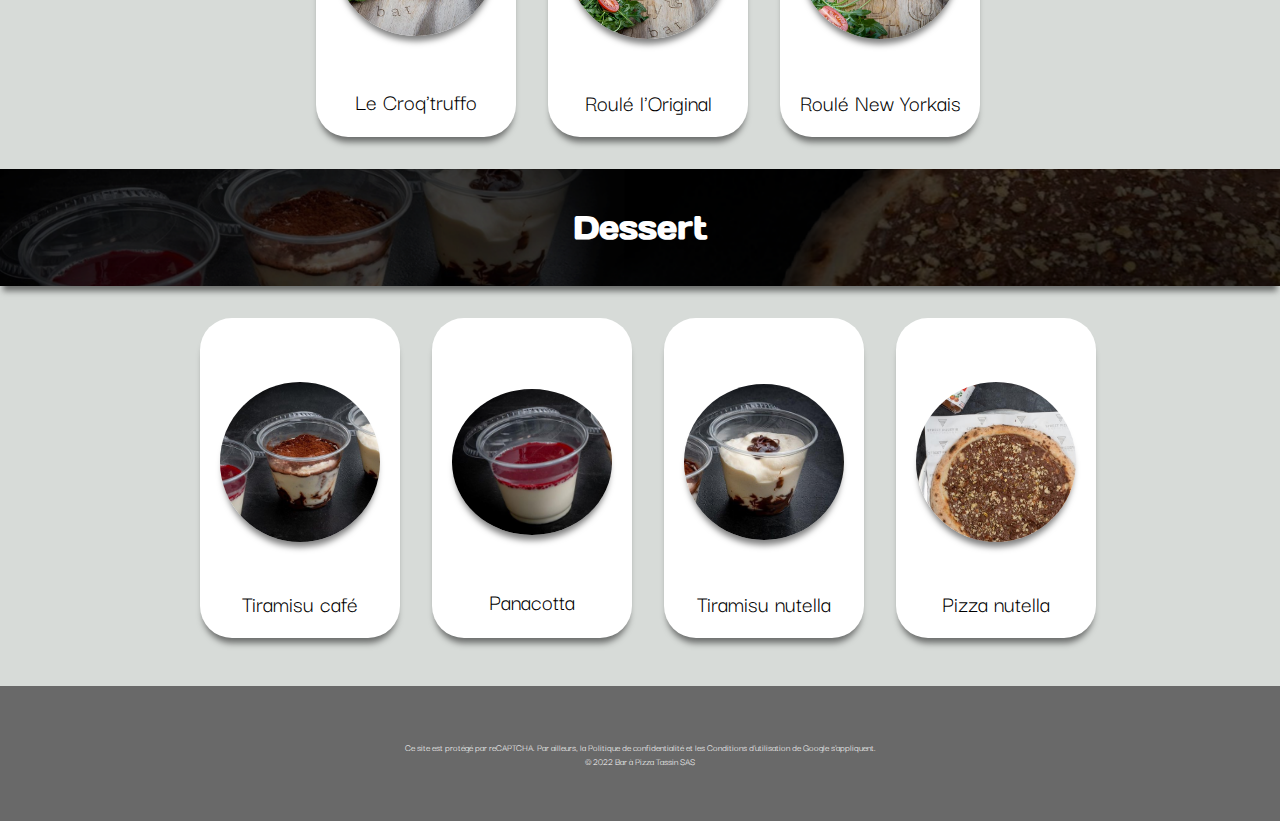
==== commit e3b91780: "solved w3c errors" ====
--- a/Carte.html
+++ b/Carte.html
@@ -13,6 +13,23 @@
     <link href="https://fonts.googleapis.com/css2?family=Darker+Grotesque&family=Days+One&display=swap"
         rel="stylesheet">
     <link rel="stylesheet" href="https://use.fontawesome.com/releases/v5.0.7/css/all.css">
+    <link rel="apple-touch-icon" sizes="57x57" href="medias/apple-icon-57x57.png">
+    <link rel="apple-touch-icon" sizes="60x60" href="medias/apple-icon-60x60.png">
+    <link rel="apple-touch-icon" sizes="72x72" href="medias/apple-icon-72x72.png">
+    <link rel="apple-touch-icon" sizes="114x114" href="medias/apple-icon-114x114.png">
+    <link rel="apple-touch-icon" sizes="120x120" href="medias/apple-icon-120x120.png">
+    <link rel="apple-touch-icon" sizes="144x144" href="medias/apple-icon-144x144.png">
+    <link rel="apple-touch-icon" sizes="152x152" href="medias/apple-icon-152x152.png">
+    <link rel="apple-touch-icon" sizes="180x180" href="medias/apple-icon-180x180.png">
+    <link rel="icon" type="image/png" sizes="192x192"  href="medias/android-icon-192x192.png">
+    <link rel="icon" type="image/png" sizes="32x32" href="medias/favicon-32x32.png">
+    <link rel="icon" type="image/png" sizes="96x96" href="medias/favicon-96x96.png">
+    <link rel="icon" type="image/png" sizes="16x16" href="medias/favicon-16x16.png">
+    <link rel="manifest" href="/manifest.json">
+    <meta name="msapplication-TileColor" content="#ffffff">
+    <meta name="msapplication-TileImage" content="medias/ms-icon-144x144.png">
+    <meta name="theme-color" content="#ffffff">
+    <link rel="apple-touch-icon" sizes="76x76" href="medias/apple-icon-76x76.png">
 
 </head>
 
@@ -24,10 +41,11 @@
         <nav>
             <p>Notre Carte</p>
             <ul class="ul-desktop">
-                <li><a href="index.html"> Accueil</li></a>
-                <li><a href="Carte.html">Notre Carte</li></a>
-                <li><a href="contact.html">Contact</li></a>
-                <li><a href="monCompte.html">Mon compte</li></a>
+                <li><a href="index.html"> Accueil</a></li>
+                <li><a href="Carte.html">Notre Carte</a></li>
+                <li><a href="contact.html">Contact</a></li>
+                <li><a href="monCompte.html">Mon compte</a></li>
+
 
             </ul>
             <div class="menu-burger"> <i style="font-size:24px" class="fa">&#xf0c9;</i> </div>
@@ -39,10 +57,11 @@
             </div>
       <div class="navlistmobile">
             <ul class="ul-mobile">
-                <li><a href="index.html"> Accueil</li></a>
-                <li><a href="Carte.html">Notre Carte</li></a>
-                <li><a href="contact.html">Contact</li></a>
-                <li><a href="monCompte.html">Mon compte</li></a>
+                <li><a href="index.html"> Accueil</a></li>
+                <li><a href="Carte.html">Notre Carte</a></li>
+                <li><a href="contact.html">Contact</a></li>
+                <li><a href="monCompte.html">Mon compte</a></li>
+
 
             </ul>
        </div>
--- a/style.css
+++ b/style.css
@@ -13,6 +13,9 @@
 :root {
   --back-color: rgb(215, 219, 216);
   --card-color: white;
+  --nav-color:rgb(49, 54, 50);
+  --objects-color:rgb(67, 193, 124);
+  --borders-color:rgb(4, 176, 90);
 }
 
 body {
@@ -36,21 +39,25 @@
 
 h1 {
   font-style: var(--main-color);
-  color: rgb(255, 255, 255);
+  color: var(--card-color);
   text-align: center;
   font-family: "Days One", sans-serif;
 }
+.title {
+  display: flex;
+  flex-direction: column;
+}
 
 h2 {
   font-style: var(--main-color);
-  color: rgb(255, 255, 255);
+  color: var(--card-color);
   text-align: center;
   font-family: "Days One", sans-serif;
 }
 
 h3 {
   font-style: var(--main-color);
-  color: rgb(255, 255, 255);
+  color: var(--card-color);
   text-align: center;
   font-family: "Days One", sans-serif;
 }
@@ -68,7 +75,7 @@
 }
 
 li {
-  color: rgb(255, 255, 255);
+  color: var(--card-color);
   margin: 2rem;
   font-family: "Darker Grotesque", sans-serif;
   font-size: 18px;
@@ -83,7 +90,7 @@
 }
 
 .fa {
-  color: rgb(255, 255, 255);
+  color: var(--card-color);
   margin-right: 5vw;
   font-size: 36px;
   display: none;
@@ -95,7 +102,7 @@
   display: flex;
   align-items: center;
   justify-content: space-between;
-  background-color: rgb(32, 41, 34);
+  background-color: var(--nav-color);
   width: 100vw;
   height: 7vh;
   margin: 0;
@@ -103,7 +110,7 @@
 }
 
 nav a {
-  color: rgb(255, 255, 255);
+  color: var(--card-color);
   text-decoration: none;
   font-size: larger;
 }
@@ -133,7 +140,7 @@
 .navlistmobile {
   display: flex;
   position: fixed;
-  background-color: rgb(255, 255, 255);
+  background-color: var(--card-color);
   height: 100vh;
   width: 35%;
   z-index: 900;
@@ -156,7 +163,7 @@
 .banner p {
   text-align: center;
   font-family: "Darker Grotesque", sans-serif;
-  color: rgb(255, 255, 255);
+  color: var(--card-color);
   font-size: larger;
   margin-top: 2rem;
 }
@@ -169,7 +176,7 @@
 }
 
 nav p {
-  color: rgb(255, 255, 255);
+  color: var(--card-color);
   font-size: 36px;
 }
 
@@ -215,7 +222,7 @@
 .miniatures img {
   width: 30%;
   border-radius: 50%;
-  border-color: rgb(4, 176, 90);
+  border-color: var(--borders-color);
   border-width: 3px;
   margin: 0;
   border-style: solid;
@@ -228,13 +235,13 @@
   display: flex;
   justify-content: center;
   align-items: center;
-  background-color: rgb(67, 193, 124);
+  background-color: var(--objects-color);
   margin: 3rem;
   max-width: 490px;
   width: 100%;
   min-width: 90px;
   height: 4rem;
-  border-color: rgb(4, 176, 90);
+  border-color: var(--borders-color);
   border-width: 3px;
   border-style: solid;
 }
@@ -251,7 +258,7 @@
 }
 
 .button h2 {
-  color: white;
+  color: var(--card-color);
   font-family: "Darker Grotesque", sans-serif;
   font-size: xx-large;
   text-align: center;
@@ -259,7 +266,7 @@
 }
 
 .avis {
-  background-color: white;
+  background-color: var(--card-color);
   flex-direction: column;
 }
 
@@ -276,7 +283,7 @@
 .card div {
   margin-top: 1rem;
   background-color: var(--card-color);
-  width: 80vw;
+  width: 90vw;
   border-radius: 2rem;
   padding: 0.3rem;
   box-shadow: 0px 8px 6px -3px rgba(0, 0, 0, 0.5);
@@ -288,7 +295,7 @@
   margin: 0;
   width: 99%;
   height: 20rem;
-  border: white;
+  border: var(--card-color);
   border-width: 3px;
   box-shadow: 0px 8px 6px -3px rgba(0, 0, 0, 0.5);
 }
@@ -299,7 +306,7 @@
 }
 
 footer p {
-  color: rgb(107, 107, 107);
+  color: var(--nav-color);
   font-size: x-small;
 }
 
@@ -403,7 +410,7 @@
   flex-direction: column;
   justify-content: space-around;
   align-items: center;
-  background-color: rgb(255, 255, 255);
+  background-color: var(--card-color);
   width: 200px;
   height: 20rem;
   margin: 0.5rem;
@@ -423,9 +430,11 @@
   align-items: center;
   background-image: url(medias/buttonBackground.png);
   height: 13vh;
+
   background-repeat: no-repeat;
-  background-position: center;
-  background-size: 100%;
+  
+  background-position:center;
+  background-size:cover;
   box-shadow: 0px 8px 6px -3px rgba(0, 0, 0, 0.5);
 }
 
@@ -438,7 +447,7 @@
   height: 13vh;
   background-repeat: no-repeat;
   background-position: center;
-  background-size: 100%;
+  background-size:cover;
   box-shadow: 0px 8px 6px -3px rgba(0, 0, 0, 0.5);
 }
 
@@ -461,7 +470,7 @@
 
 #offre {
   padding: 6vh;
-  background-color: rgb(67, 193, 124);
+  background-color: var(--objects-color);
 }
 
 #formulaire {
@@ -490,8 +499,8 @@
 
 input {
   border: none;
-  border-bottom: 1px solid rgb(49, 124, 102);
-  border-left: 1px solid rgb(49, 124, 102);
+  border-bottom: 1px solid var(--borders-color);
+  border-left: 1px solid var(--borders-color);
   box-shadow: 0px 8px 6px -3px rgba(0, 0, 0, 0.2);
 }
 
@@ -516,7 +525,7 @@
     transform: translateY(-10%);
     transform: translateX(-30vw);
     z-index: 3000;
-    background-color: rgb(255, 255, 255);
+    background-color: var(--card-color);
     backdrop-filter: blur(60%);
     position: fixed;
     top: 20vh;
@@ -575,7 +584,7 @@
 
   .ul-desktop {
     display: flex;
-    color: white;
+    color: var(--card-color);
   }
 
   .menu-burger {
@@ -592,7 +601,7 @@
   }
 
   footer p {
-    color: rgb(255, 255, 255);
+    color: var(--card-color);
   }
 
   .miniatures {
@@ -616,13 +625,13 @@
 
   #buttoncard {
     background-image: url(medias/buttonBackground.png);
-    width: 80%;
+    width: 90vw;
     box-shadow: 0px 8px 6px -3px rgba(0, 0, 0, 0.5);
     border-radius: 2rem;
     justify-content: center;
     align-items: center;
     background-position: bottom;
-    background-size: 80vw;
+    background-size: 90vw;
     background-repeat: no-repeat;
 
 
